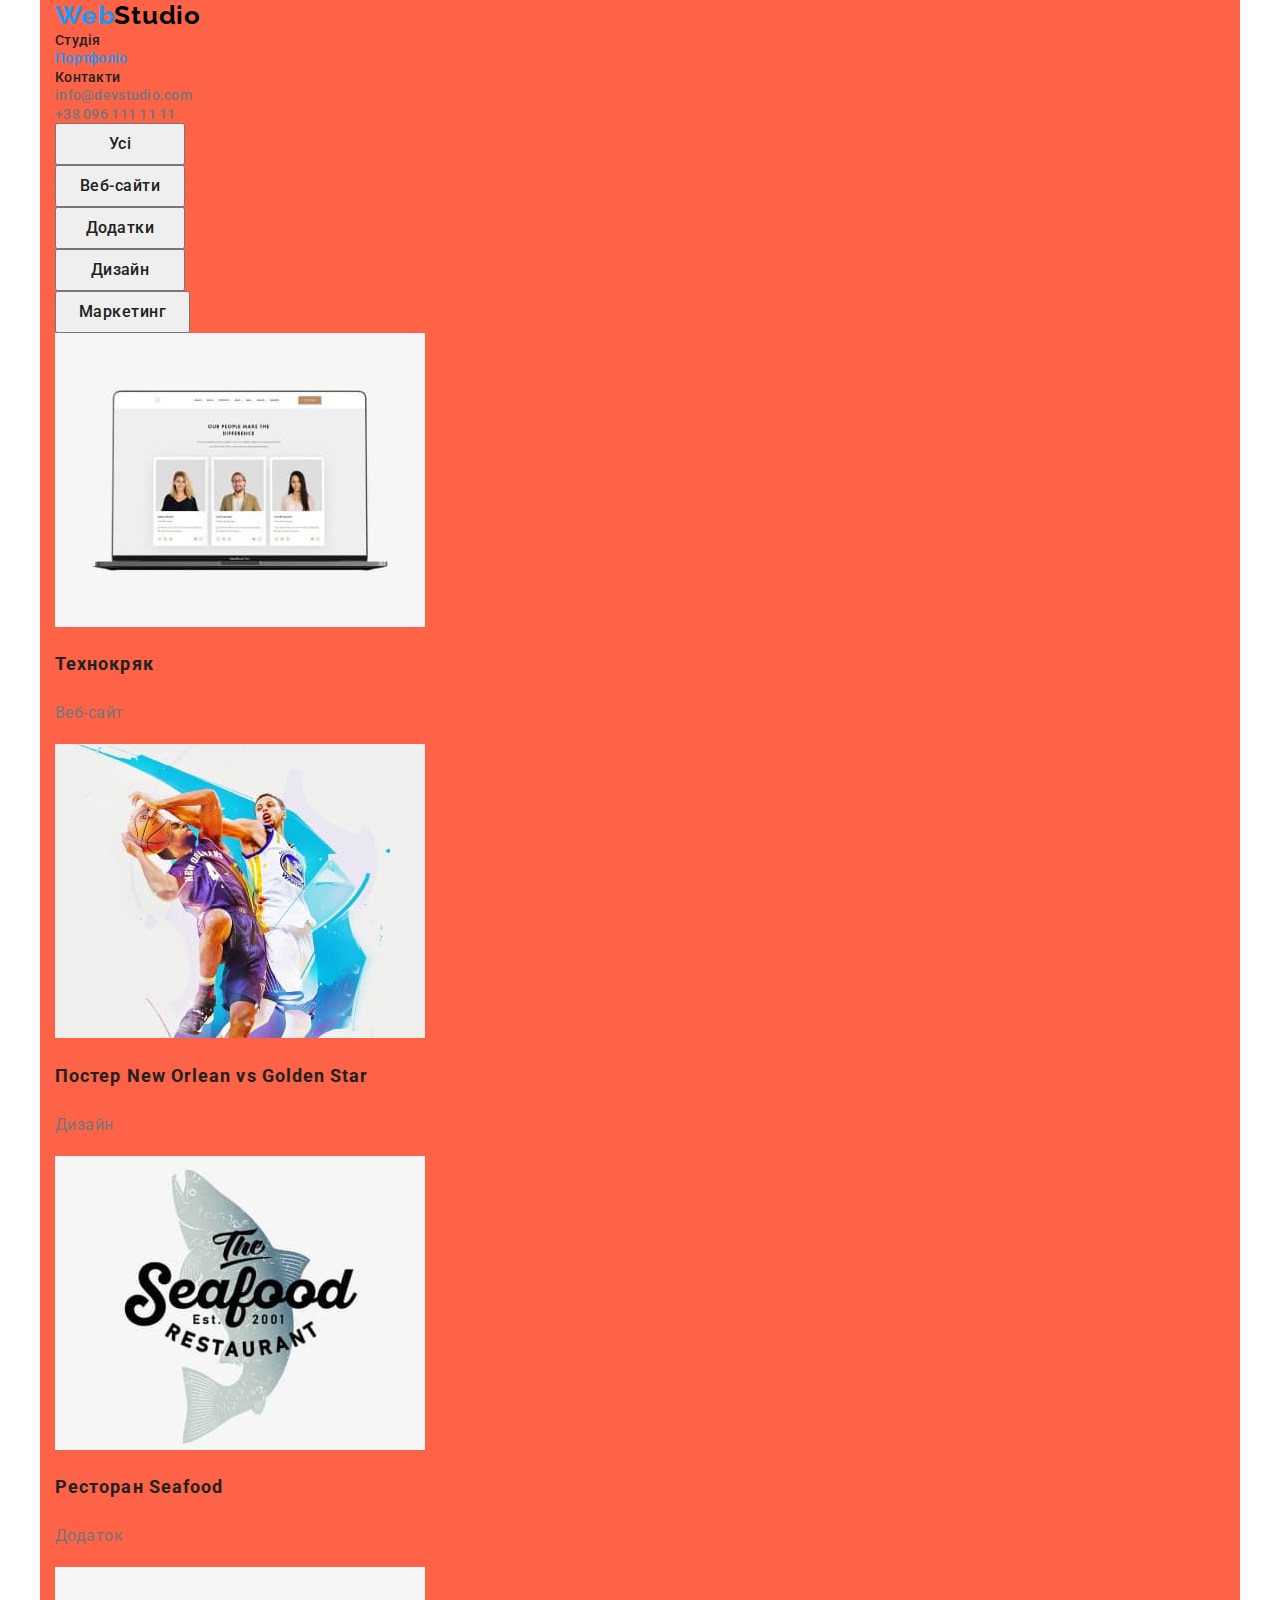
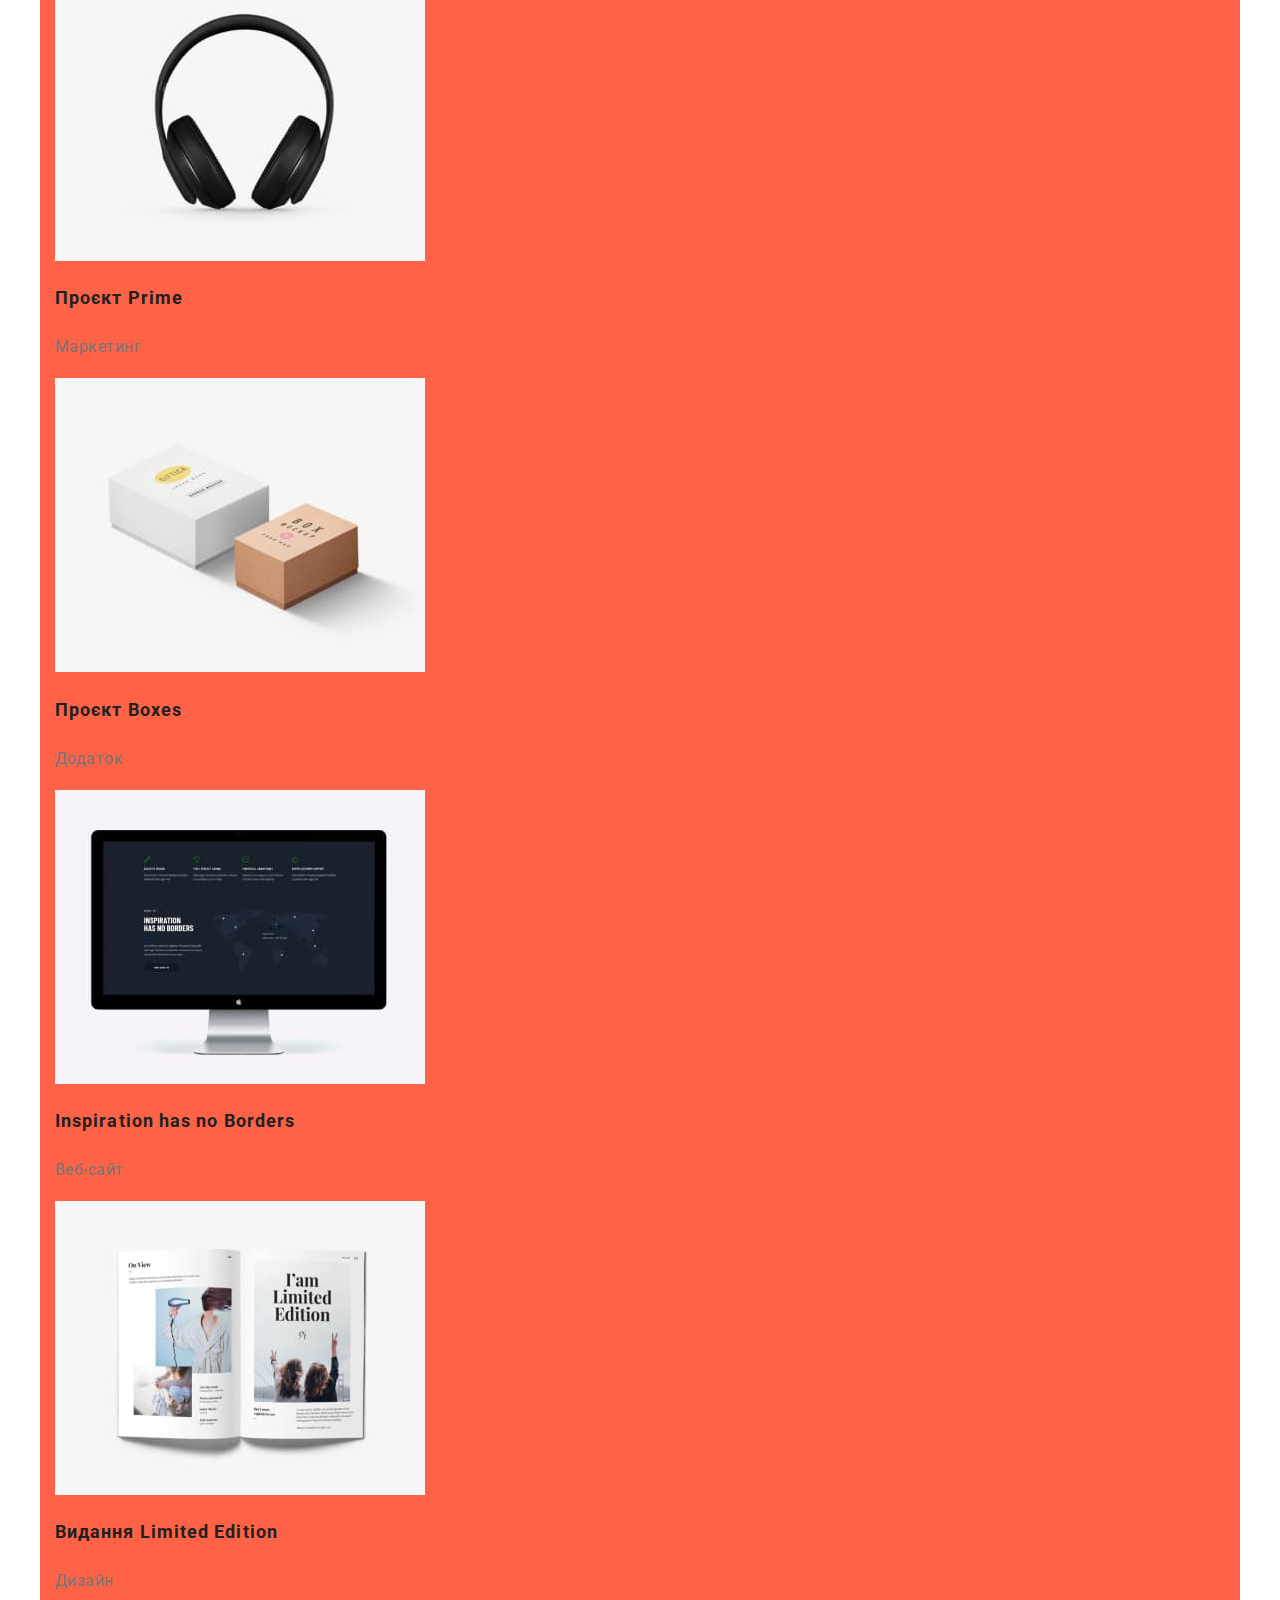
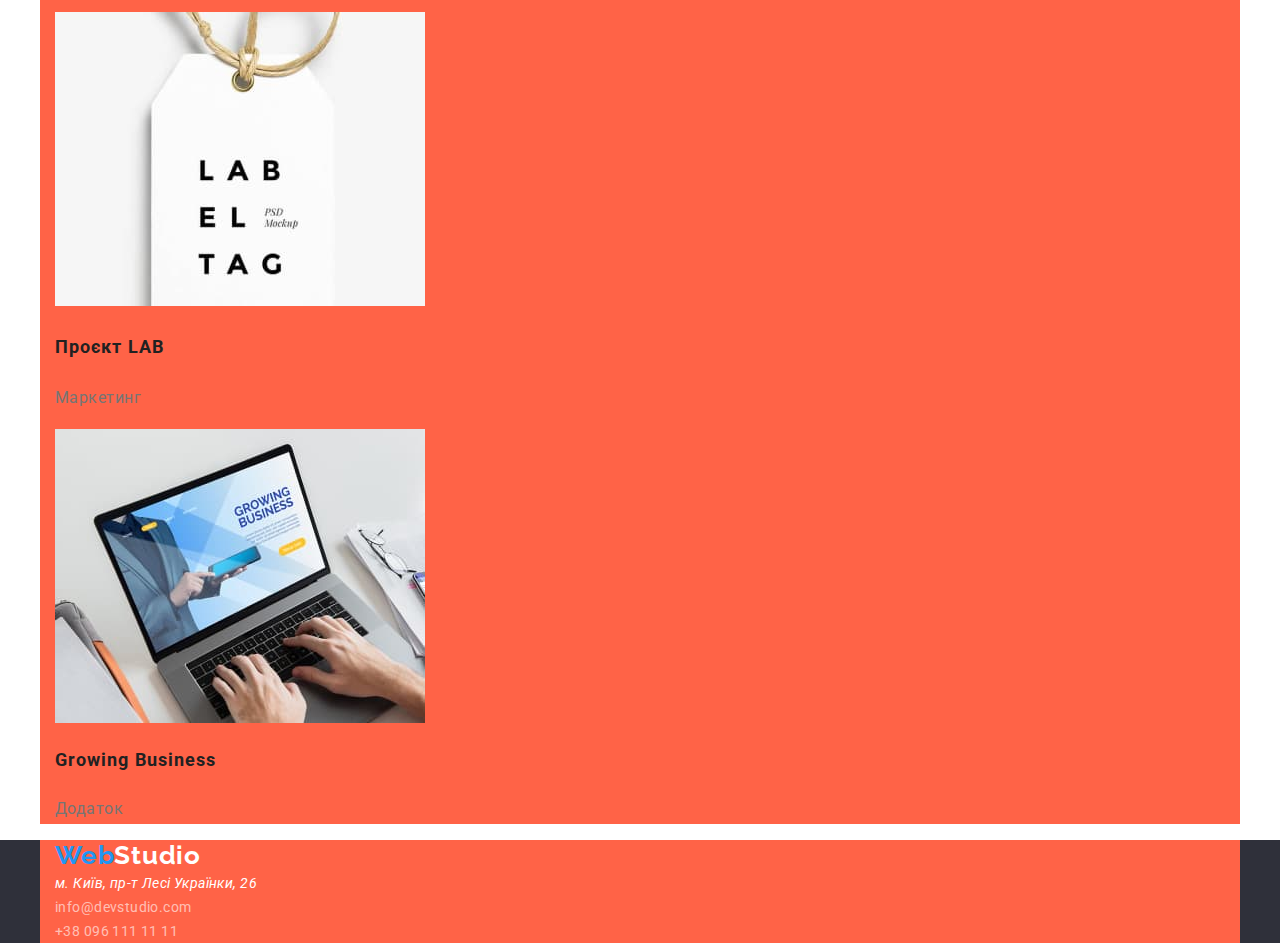
==== portfolio.html @ ebd6e978 "ушел домой" ====
<!DOCTYPE html>
<html lang="uk">

<head>
    <meta charset="UTF-8">
    <meta http-equiv="X-UA-Compatible" content="IE=edge">
    <meta name="viewport" content="width=device-width, initial-scale=1.0">
    <title>home-work2</title>
    <link rel="preconnect" href="https://fonts.googleapis.com">
    <link rel="preconnect" href="https://fonts.gstatic.com" crossorigin>
    <link
        href="https://fonts.googleapis.com/css2?family=Raleway:wght@700&family=Roboto:wght@400;500;700;900&display=swap"
        rel="stylesheet">
        <link rel="stylesheet" href="https://cdnjs.cloudflare.com/ajax/libs/modern-normalize/1.1.0/modern-normalize.min.css">
        <link rel="stylesheet" href="./css/styles.css" />
</head>

<body>
    <!-- Шапка та навігація -->
    <header class="header">
        <div class="container">
        <nav class="header-nav">
            <a class="header-logo link" href="index.html">
                Web<span class="header-studio link">Studio</span>
            </a>
            <ul class="header-list list">
                <li class="header-list-item"><a class="header-list-link header-link link list-aktive-link"
                        href="./">Студія</a></li>
                <li class="header-list-item"><a class="header-list-link header-link link list-aktive-link kurent"
                        href="./portfolio.html">Портфоліо</a></li>
                <li class="header-list-item"><a class="header-list-link header-link link list-aktive-link"
                        href="Контакти">Контакти</a></li>
            </ul>
        </nav>
        <ul class="header-contakt list">
            <li> <a class="header-mail-link header-link link list-aktive-link"
                    href="mail:info@devstudio.com">info@devstudio.com</a></li>
            <li> <a class="header-tel-link  header-link link list-aktive-link" href="tel:+380961111111">+38 096 111 11
                    11</a></li>
        </ul>
    </div>
    </header>
    <main>
        <section>
            <div class="container">
            <h1 class="visually-hidden">Портфоліо</h1>
            <ul class="list">
                <li> <button class="button-portfolio carts-button button" type="button">Усі</button> </li>
                <li> <button class="button-portfolio carts-button button" type="button">Веб-сайти</button> </li>
                <li> <button class="button-portfolio carts-button button" type="button">Додатки</button> </li>
                <li> <button class="button-portfolio carts-button button" type="button">Дизайн</button> </li>
                <li> <button class="button-portfolio carts-button button" type="button"> Маркетинг</button></li>
                </ul>
                <ul class="list">
                <li class="poster-item">
                    <img class="poster-img" src="./images/Web-site.jpg" alt="" width="370" height="294">
                    <h2 class="poster-text">Технокряк</h2>
                    <p class="poster-text2">Веб-сайт</p>
                </li>
                <li class="poster-item">
                    <img class="poster-img" src="./images/New-Orlean-vs-Golden-Star.jpg" alt="" width="370" height="294">
                    <h2 class="poster-text">Постер New Orlean vs Golden Star</h2>
                    <p class="poster-text2">Дизайн</p>
                </li>
                <li>
                <li class="poster-item">
                    <img class="poster-img" src="./images/Seafood.jpg" alt="" width="370" height="294">
                    <h2 class="poster-text">Ресторан Seafood</h2>
                    <p class="poster-text2">Додаток</p>
                </li>
                <li class="poster-item">
                    <img src="./images/Prime.jpg" alt="" width="370" height="294">
                    <h2 class="poster-text">Проєкт Prime</h2>
                    <p class="poster-text2">Маркетинг</p>
                </li>
                <li class="poster-item">
                    <img src="./images/Boxes.jpg" alt="" width="370" height="294">
                    <h2 class="poster-text">Проєкт Boxes</h2>
                    <p class="poster-text2">Додаток</p>
                </li>
                <li class="poster-item">
                    <img src="./images/Inspiration-has-no-Borders.jpg" alt="" width="370" height="294">
                    <h2 class="poster-text">Inspiration has no Borders</h2>
                    <p class="poster-text2">Веб-сайт</p>
                </li>
                <li class="poster-item">
                    <img src="./images/Limited-Edition.jpg" alt="" width="370" height="294">
                    <h2 class="poster-text">Видання Limited Edition</h2>
                    <p class="poster-text2">Дизайн</p>
                </li>
                <li class="poster-item">
                    <img src="./images/LAB.jpg" alt="" width="370" height="294">
                    <h3 class="poster-text">Проєкт LAB</h3>
                    <p class="poster-text2">Маркетинг</p>
                </li>
                <li class="poster-item">
                    <img src="./images/Growing-Business.jpg" alt="" width="370" height="294">
                    <h2 class="poster-text">Growing Business</h2>
                    <p class="poster-text2">Додаток</p>
                </li>
            </ul>
        </div>
        </section>
    </main>
    <footer class="footer">
        <div class="container">
        <a class="footer-logo link" href="index.html">
            Web<span class="footer-logo-studio">Studio</span>
        </a>
        <address id="contakts" class="footer-adres">
            <ul class="footer-ul list">
                <li><a class="footer-list-item list-aktive-link link" href="https://goo.gl/maps/NmpcZfHMNgNycroPA">м.
                        Київ,
                        пр-т Лесі Українки, 26</a></li>
                    <li><a class="footer-item list-aktive-link link"
                            href="mail:info@devstudio.com">info@devstudio.com</a>
                    </li>
                    <li><a class="footer-item list-aktive-link link" href="tel:+380961111111">+38 096 111 11 11</a></li>
            </ul>
        </address>
    </div>
    </footer>
</body>

</html>
---- css/styles.css ----
:root {
  --bg-header-color: #fff;
  --text-section-footer-color: #fff;
  --bg-color: #f5f5f5;
  --bg-screan-footer-color: #2f303a;
  --focus-color: #2196f3;
  --accent-color: #2196f3;
  --o-nas-color: #757575;
  --title-text-color: #212121;
  --comands-color: #f5f4fa;
  --logo-studia-color: #0000;
  --header-studio-color: #000000;
  }
 body {
   font-family: 'Roboto' , sans-serif ;
   background-color: #fff;
   color: #757575;
  }
/* header */
.container{
  margin-left: auto;
  margin-right: auto;
  padding-left: 15px;
  padding-right: 15px;
  width: 1200px; 
  background-color: tomato;
}
.header{
}
.header-nav {

}
.button {
  cursor: pointer;
}
.header-logo {
  font-family: "Raleway", sans-serif;
  font-weight: 700;
  font-size: 26px;
  line-height: calc(31 / 26);
  letter-spacing: 0.03em;
  color: var(--accent-color);
}
.header-list{
}
.header-studio {
  color: var(--header-studio-color);
}
.link {
  text-decoration: none;
}
.list {
  list-style: none;
  padding: 0;
  margin: 0;
}
.header-list-link {
  font-weight: 500;
  font-size: 14px;
  line-height: calc(16 / 14);
  letter-spacing: 0.02em;
  color: var(--title-text-color);
}
.list-aktive-link:hover,
.list-aktive-link:focus {
  color: var(--focus-color);
}
.kurent {
  color: var(--focus-color);
}
.header-tel-link {
  font-weight: 500;
  font-size: 14px;
  line-height: calc(16 / 14);
  letter-spacing: 0.02em;
  color: var(--o-nas-color);
}
.header-mail-link {
  font-weight: 500;
  font-size: 14px;
  line-height: calc(16 / 14);
  letter-spacing: 0.02em;
  color: var(--o-nas-color);
}
/* Заголовок */
.hero {
text-align: center;
  background: var(--bg-screan-footer-color);
}
.hero-title {
 margin-top: 0px;
 margin-bottom: 40px;
  font-weight: 900;
  font-size: 44px;
  line-height: calc(60 / 44);
  letter-spacing: 0.06em;
  text-transform: uppercase;
  color: var(--bg-header-color);
}
.hero-buton {
  font-family: "Roboto";
  text-align: center;
  margin-bottom: 40px;
  padding: 10px 32px;
  font-weight: 700;
  font-size: 16px;
  line-height: 30px;
  align-items: center;
  letter-spacing: 0.06em;
  color: #FFFFFF;
  background: #2196F3;
  box-shadow: 0px 4px 4px rgba(0, 0, 0, 0.15);
  border-radius: 4px;
}

/* УВАГА ДО ДЕТАЛЕЙ */

.about-list-text {
margin-bottom: 10px;
  margin-top: 0px;
  font-weight: 700;
  font-size: 14px;
  line-height: calc(16 / 14);
  letter-spacing: 0.03em;
  text-transform: uppercase;
  color: var(--title-text-color);
  background-color: tomato;
}
.about-list-text2 {
  margin-top: 0px;
  margin-bottom: 118px;
  font-weight: 400;
  font-size: 14px;
  line-height: calc(24 / 14);
  letter-spacing: 0.03em;
 color:var(--o-nas-color)
  /* Чим ми займаємося */
}
.komanda-lis {
  font-weight: 700;
  font-size: 36px;
  line-height: calc(42 / 36);
  text-align: center;
  letter-spacing: 0.03em;
  color: var(--title-text-color);
}
/* Наша команда */
.name-comands{
  background:var(--comands-color)
}

.name-comands-text {
  font-weight: 700;
  font-size: 36px;
  line-height: calc(42 / 36);
  text-align: center;
  letter-spacing: 0.03em;
  color: var(--title-text-color);
}
.name-programist {
  font-weight: 500;
  font-size: 16px;
  line-height: calc(19 / 16);
  text-align: center;
  letter-spacing: 0.03em;
  color: var(--title-text-color);
}
.name-profesion {
  font-weight: 400;
  font-size: 16px;
  line-height: calc(19 / 16);
  text-align: center;
  letter-spacing: 0.03em;
  color: var(--o-nas-color);
}
.name-comands-programist {
  background: var(--bg-header-color);
  box-shadow: 0px 1px 3px rgba(0, 0, 0, 0.12), 0px 1px 1px rgba(0, 0, 0, 0.14),
    0px 2px 1px rgba(0, 0, 0, 0.2);
  border-radius: 0px 0px 4px 4px;
}
/* footer */
.footer {
  background: var(--bg-screan-footer-color);
}
.footer-logo {
  font-family: "Raleway", sans-serif;
  font-weight: 700;
  font-size: 26px;
  line-height: calc(31 / 26);
  letter-spacing: 0.03em;
  color: var(--accent-color);
}
.footer-logo-studio {
  color: var(--bg-header-color);
}
.footer-list-item {
  font-weight: 400;
  font-size: 14px;
  line-height: calc(24 / 14);
  letter-spacing: 0.03em;
  color: var(--text-section-footer-color);
}
.footer-item {
  font-style: normal;
  font-weight: 400;
  font-size: 14px;
  line-height: 24px;
  letter-spacing: 0.03em;
  color: rgba(255, 255, 255, 0.6);
}
/* Поттфолио */
.visually-hidden {
    position: absolute;
    white-space: nowrap;
    width: 1px;
    height: 1px;
    overflow: hidden;
    border: 0;
    padding: 0;
    clip: rect(0 0 0 0);
    clip-path: inset(50%);
    margin: -1px;
  }
.button-portfolio {
  font-family: "Roboto";
  font-style: normal;
  min-width: 130px;
  padding: 6px 22px;
  font-weight: 500;
  font-size: 16px;
  line-height: 26px;
  text-align: center;
  letter-spacing: 0.03em;
  border-radius: 4px solid transparent;
  color: var(--title-text-color);
}
.carts-button:hover,
.carts-button:focus {
  color: var(--bg-header-color);
  background: var(--accent-color);
  background: #188CE8;
  box-shadow: 0px 4px 4px rgba(0, 0, 0, 0.15);
  border-radius: 4px;
box-shadow: 0px 4px 4px rgba(0, 0, 0, 0.15);
border-radius: 4px
}
.commands-list-item {
  background-color: var(--bg-header-color);
  box-shadow: 0px 1px 3px rgba(0, 0, 0, 0.12), 0px 1px 1px rgba(0, 0, 0, 0.14),
    0px 2px 1px rgba(0, 0, 0, 0.2);
  border-radius: 0px 0px 4px 4px;
}

.poster-text {
  font-weight: 700;
  font-size: 18px;
  line-height: calc(36 / 18);
  letter-spacing: 0.06em;
  color: var(--title-text-color);
}
.poster-text2 {
  font-weight: 400;
  font-size: 16px;
  line-height: calc(30 / 16);
  letter-spacing: 0.03em;
  color: var(--o-nas-color);
}
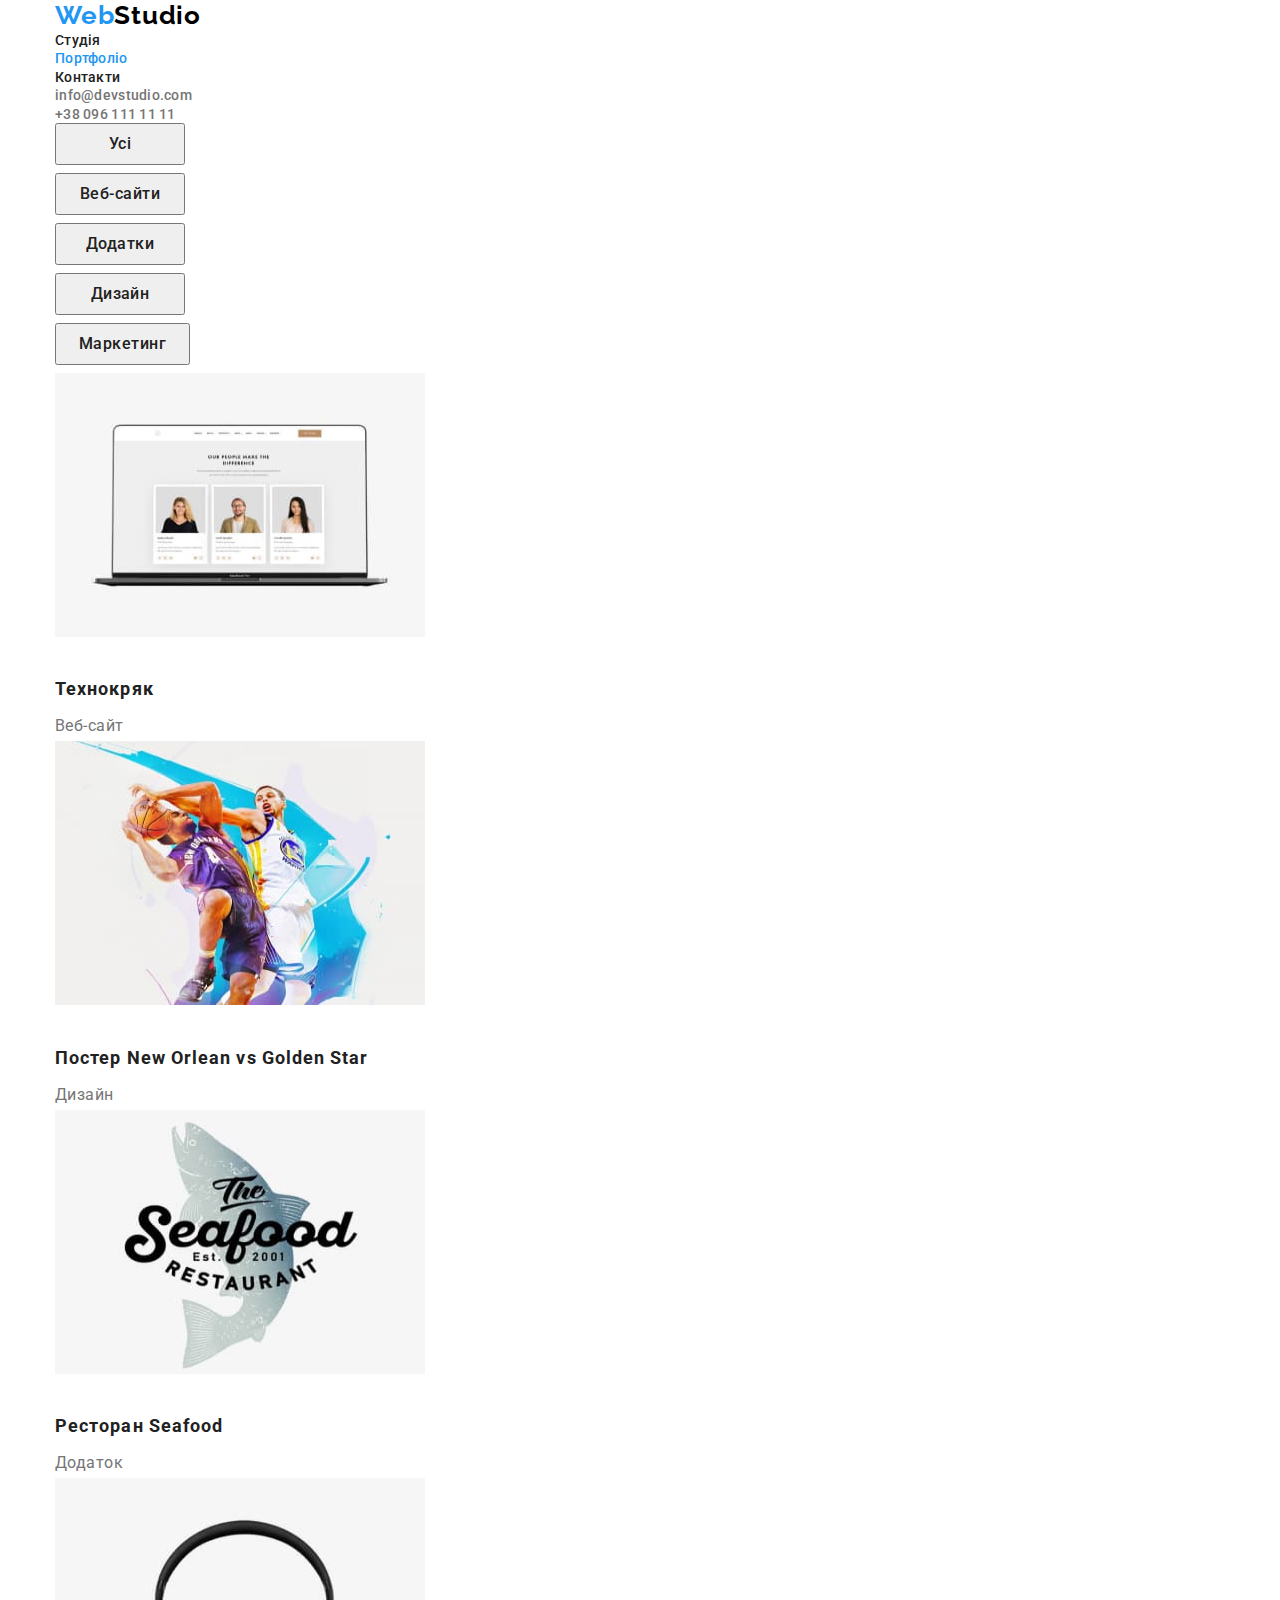
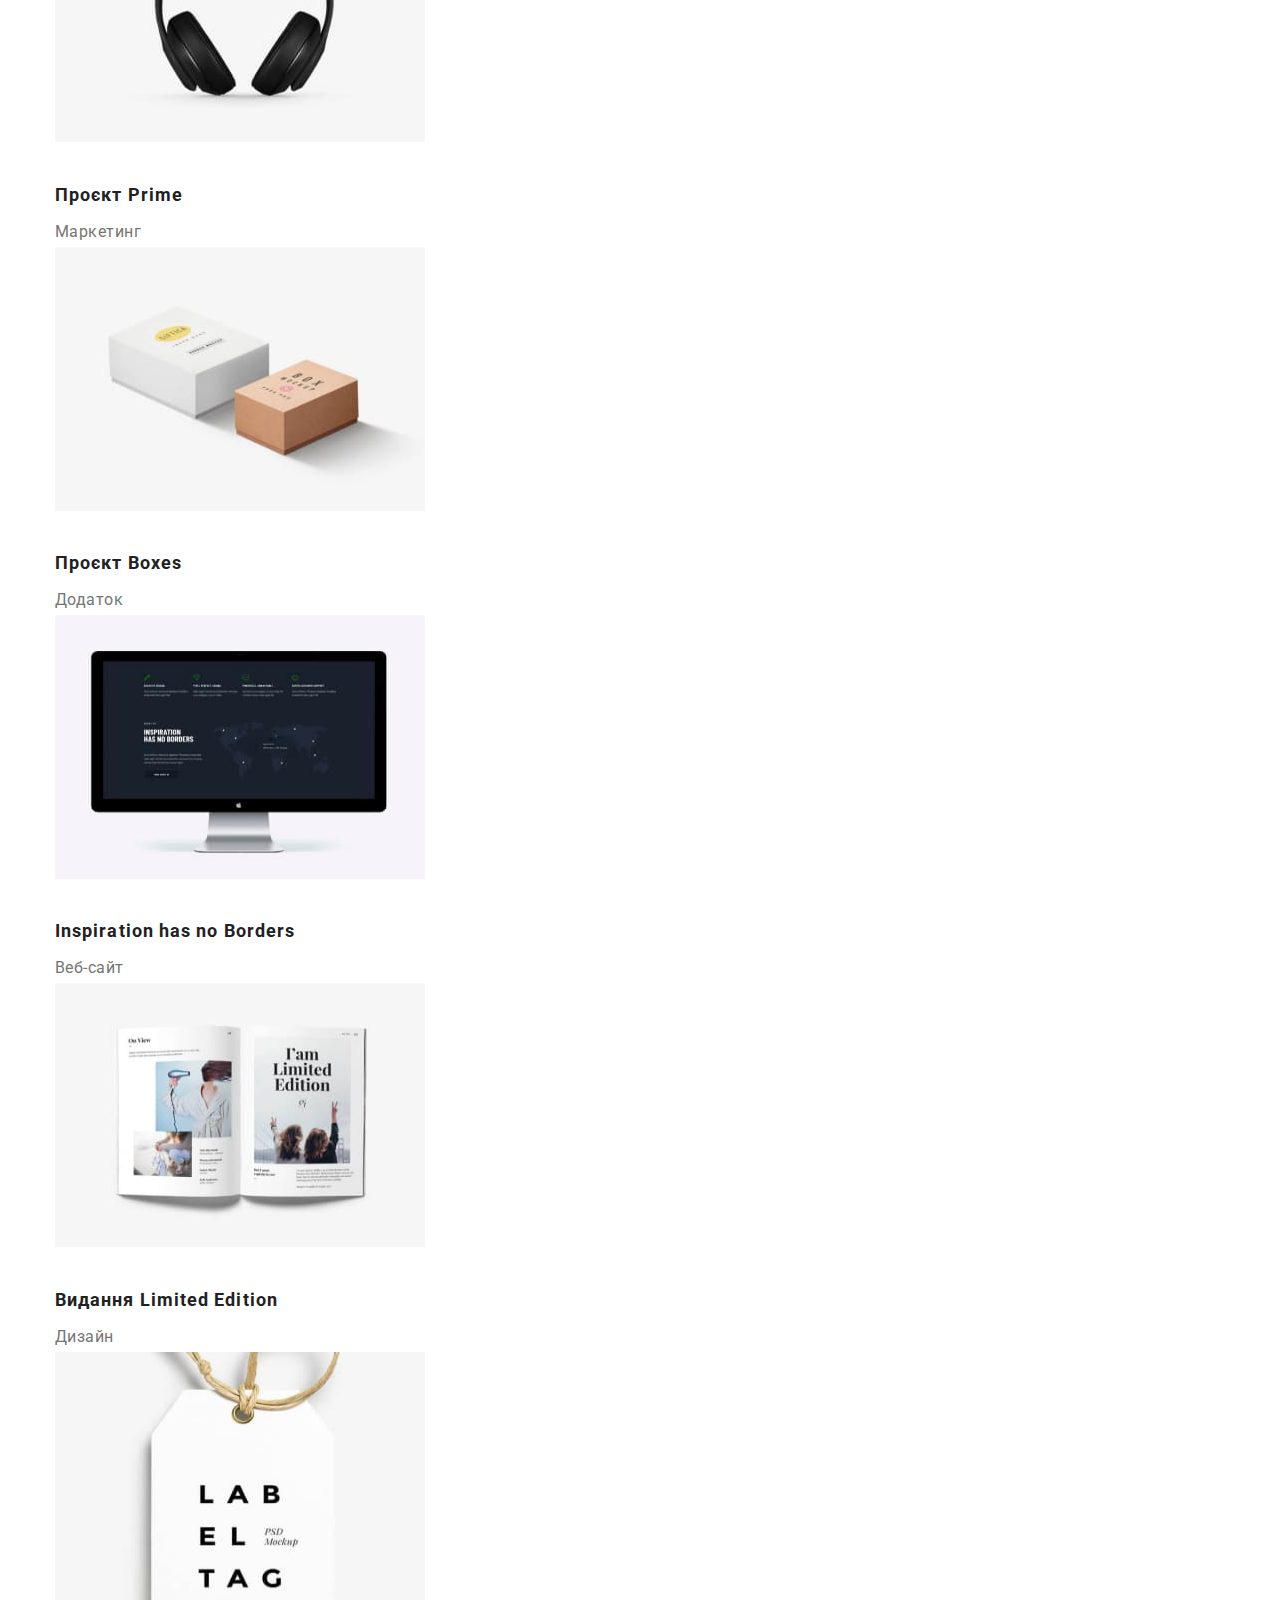
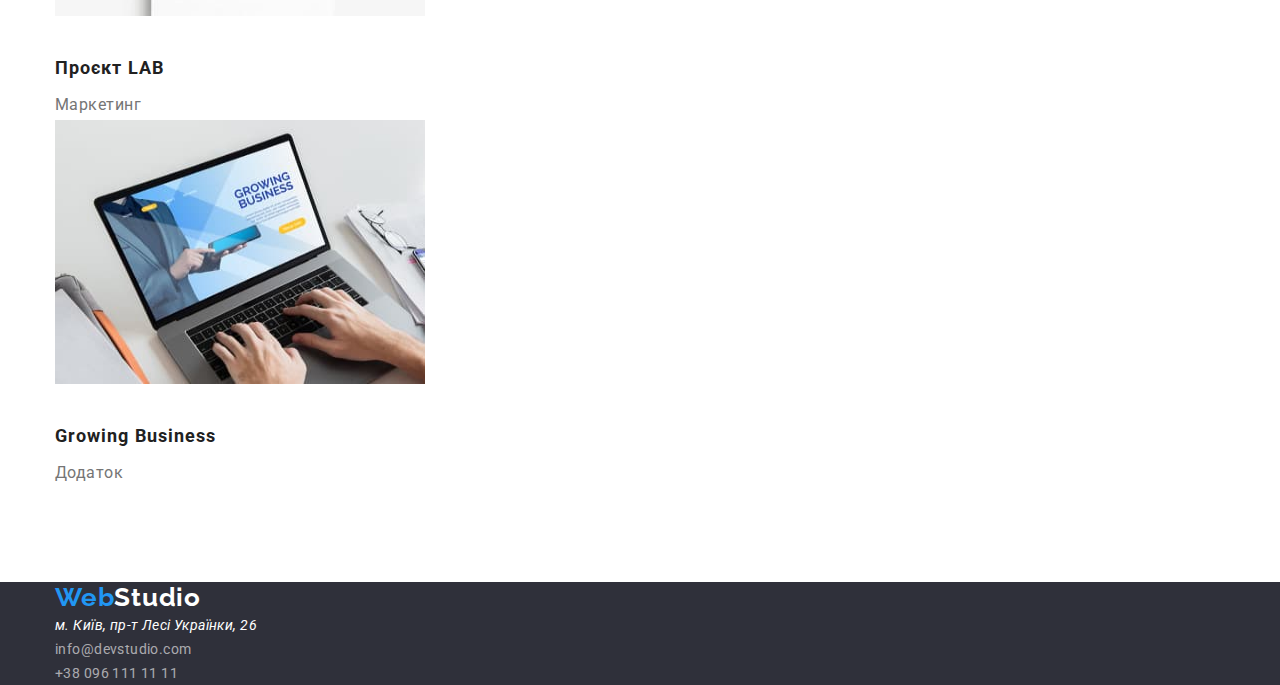
==== commit afbe3c4f: "доробив" ====
--- a/portfolio.html
+++ b/portfolio.html
@@ -51,7 +51,7 @@
                 <li> <button class="button-portfolio carts-button button" type="button">Дизайн</button> </li>
                 <li> <button class="button-portfolio carts-button button" type="button"> Маркетинг</button></li>
                 </ul>
-                <ul class="list">
+                <ul class="list portfolio-blok">
                 <li class="poster-item">
                     <img class="poster-img" src="./images/Web-site.jpg" alt="" width="370" height="294">
                     <h2 class="poster-text">Технокряк</h2>
@@ -69,32 +69,32 @@
                     <p class="poster-text2">Додаток</p>
                 </li>
                 <li class="poster-item">
-                    <img src="./images/Prime.jpg" alt="" width="370" height="294">
+                    <img class="poster-img" src="./images/Prime.jpg" alt="" width="370" height="294">
                     <h2 class="poster-text">Проєкт Prime</h2>
                     <p class="poster-text2">Маркетинг</p>
                 </li>
                 <li class="poster-item">
-                    <img src="./images/Boxes.jpg" alt="" width="370" height="294">
+                    <img class="poster-img" src="./images/Boxes.jpg" alt="" width="370" height="294">
                     <h2 class="poster-text">Проєкт Boxes</h2>
                     <p class="poster-text2">Додаток</p>
                 </li>
                 <li class="poster-item">
-                    <img src="./images/Inspiration-has-no-Borders.jpg" alt="" width="370" height="294">
+                    <img class="poster-img" src="./images/Inspiration-has-no-Borders.jpg" alt="" width="370" height="294">
                     <h2 class="poster-text">Inspiration has no Borders</h2>
                     <p class="poster-text2">Веб-сайт</p>
                 </li>
                 <li class="poster-item">
-                    <img src="./images/Limited-Edition.jpg" alt="" width="370" height="294">
+                    <img class="poster-img" src="./images/Limited-Edition.jpg" alt="" width="370" height="294">
                     <h2 class="poster-text">Видання Limited Edition</h2>
                     <p class="poster-text2">Дизайн</p>
                 </li>
                 <li class="poster-item">
-                    <img src="./images/LAB.jpg" alt="" width="370" height="294">
+                    <img class="poster-img" src="./images/LAB.jpg" alt="" width="370" height="294">
                     <h3 class="poster-text">Проєкт LAB</h3>
                     <p class="poster-text2">Маркетинг</p>
                 </li>
                 <li class="poster-item">
-                    <img src="./images/Growing-Business.jpg" alt="" width="370" height="294">
+                    <img class="poster-img" src="./images/Growing-Business.jpg" alt="" width="370" height="294">
                     <h2 class="poster-text">Growing Business</h2>
                     <p class="poster-text2">Додаток</p>
                 </li>
--- a/css/styles.css
+++ b/css/styles.css
@@ -23,7 +23,11 @@
   padding-left: 15px;
   padding-right: 15px;
   width: 1200px; 
-  background-color: tomato;
+  /* background-color: tomato; */
+}
+h1, h2, h3, p {
+  margin-top: 0;
+  margin-bottom: 0;
 }
 .header{
 }
@@ -54,6 +58,10 @@
   padding: 0;
   margin: 0;
 }
+.section {
+  padding-top: 94px;
+  padding-bottom: 94px;
+}
 .header-list-link {
   font-weight: 500;
   font-size: 14px;
@@ -84,12 +92,18 @@
 }
 /* Заголовок */
 .hero {
-text-align: center;
-  background: var(--bg-screan-footer-color);
+  text-align: center;
+  padding-top: 200px;
+  padding-bottom: 200px;
+  height: 600px;
+  margin: 0 auto;
+background: var(--bg-screan-footer-color);
 }
 .hero-title {
- margin-top: 0px;
- margin-bottom: 40px;
+  margin-bottom: 30px;
+  padding-left: 280px;
+  padding-right: 280px;
+
   font-weight: 900;
   font-size: 44px;
   line-height: calc(60 / 44);
@@ -98,9 +112,8 @@
   color: var(--bg-header-color);
 }
 .hero-buton {
-  font-family: "Roboto";
-  text-align: center;
-  margin-bottom: 40px;
+  /* font-family: "Roboto";
+  text-align: center; */
   padding: 10px 32px;
   font-weight: 700;
   font-size: 16px;
@@ -128,7 +141,7 @@
 }
 .about-list-text2 {
   margin-top: 0px;
-  margin-bottom: 118px;
+  /* margin-bottom: 118px; */
   font-weight: 400;
   font-size: 14px;
   line-height: calc(24 / 14);
@@ -150,6 +163,9 @@
 }
 
 .name-comands-text {
+  margin-top: 0px;
+  margin-bottom: 0px;
+  padding-bottom: 50px;
   font-weight: 700;
   font-size: 36px;
   line-height: calc(42 / 36);
@@ -157,7 +173,11 @@
   letter-spacing: 0.03em;
   color: var(--title-text-color);
 }
+.komanda-list-img{
+  padding-bottom: 30px;
+}
 .name-programist {
+  margin-bottom: 10px;
   font-weight: 500;
   font-size: 16px;
   line-height: calc(19 / 16);
@@ -172,6 +192,9 @@
   text-align: center;
   letter-spacing: 0.03em;
   color: var(--o-nas-color);
+}
+.name-comands-img{
+padding-bottom: 30px;
 }
 .name-comands-programist {
   background: var(--bg-header-color);
@@ -223,6 +246,8 @@
     margin: -1px;
   }
 .button-portfolio {
+  display: inline-block;
+ margin-bottom: 8px;
   font-family: "Roboto";
   font-style: normal;
   min-width: 130px;
@@ -234,6 +259,10 @@
   letter-spacing: 0.03em;
   border-radius: 4px solid transparent;
   color: var(--title-text-color);
+}
+.poster-img{
+  padding-bottom: 30px;
+
 }
 .carts-button:hover,
 .carts-button:focus {
@@ -253,6 +282,7 @@
 }
 
 .poster-text {
+  margin-bottom: 4px;
   font-weight: 700;
   font-size: 18px;
   line-height: calc(36 / 18);
@@ -266,3 +296,6 @@
   letter-spacing: 0.03em;
   color: var(--o-nas-color);
 }
+.portfolio-blok{
+  margin-bottom: 94px;
+}
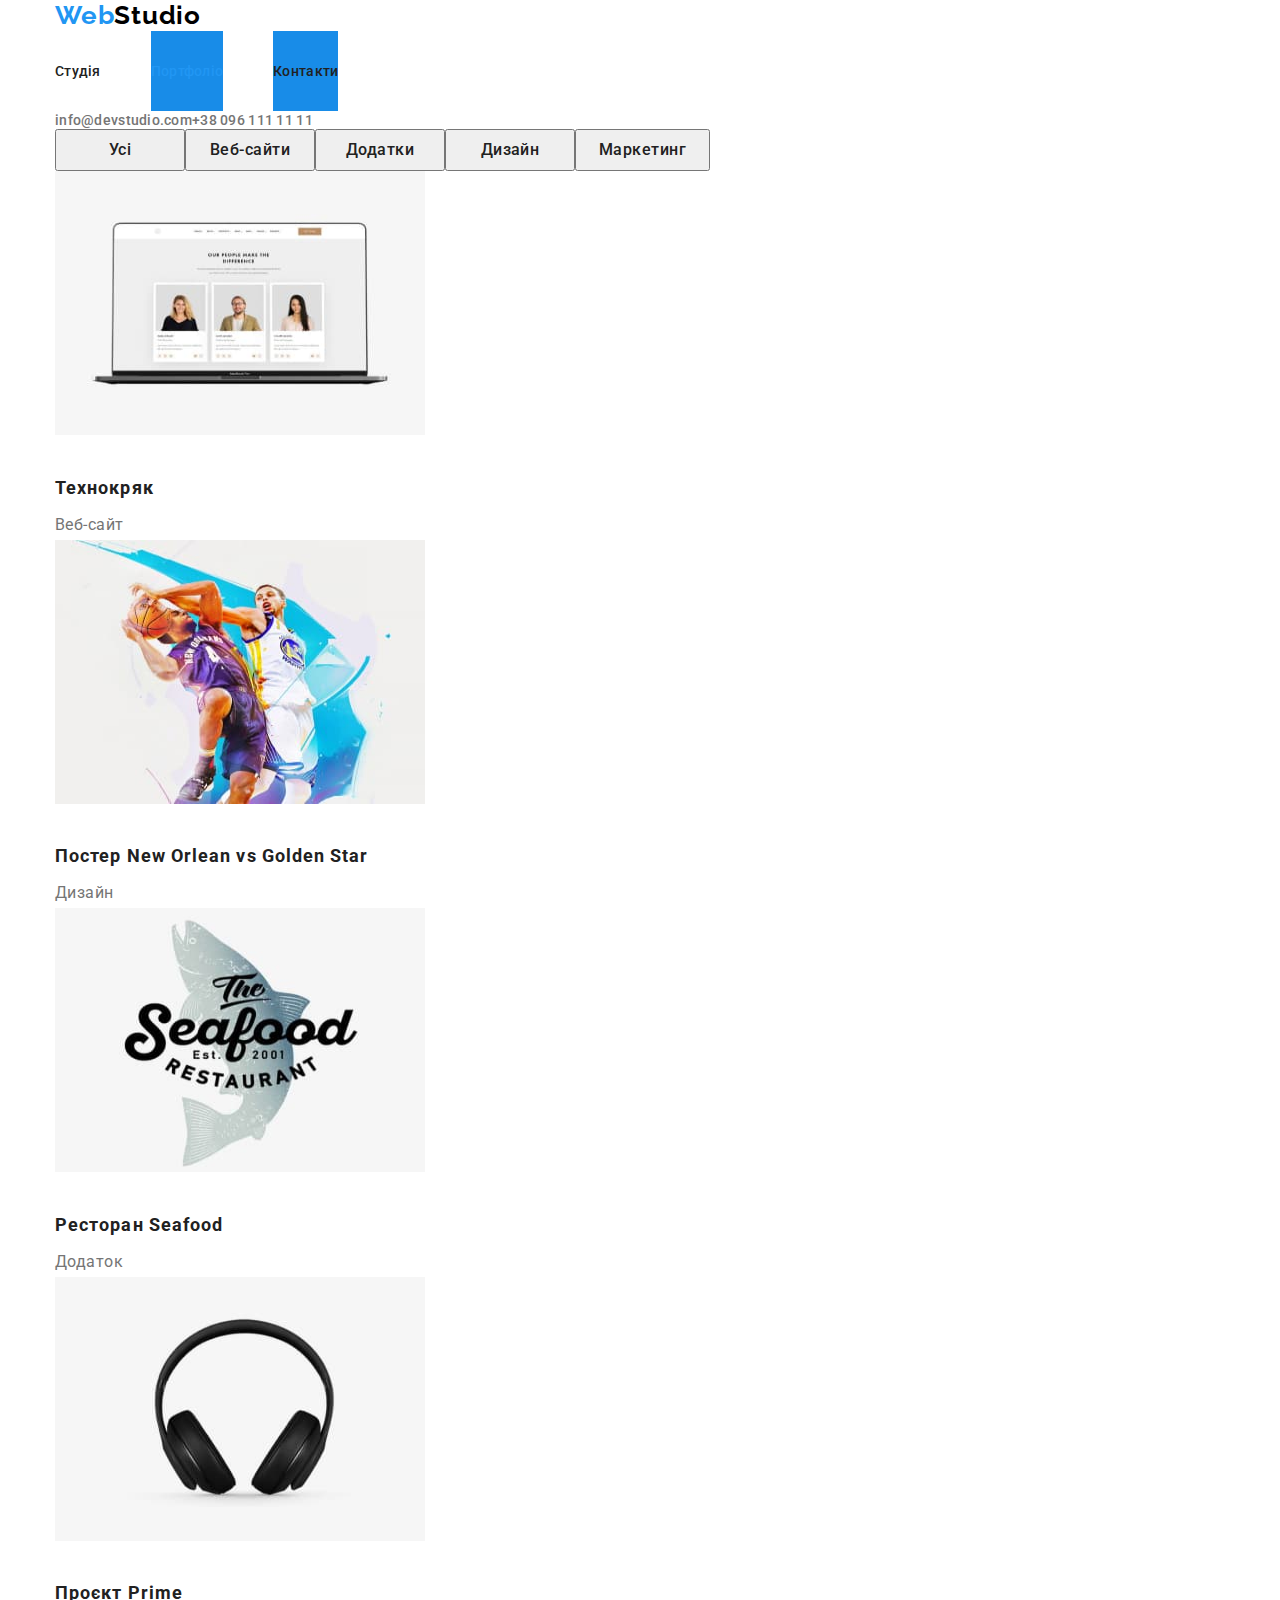
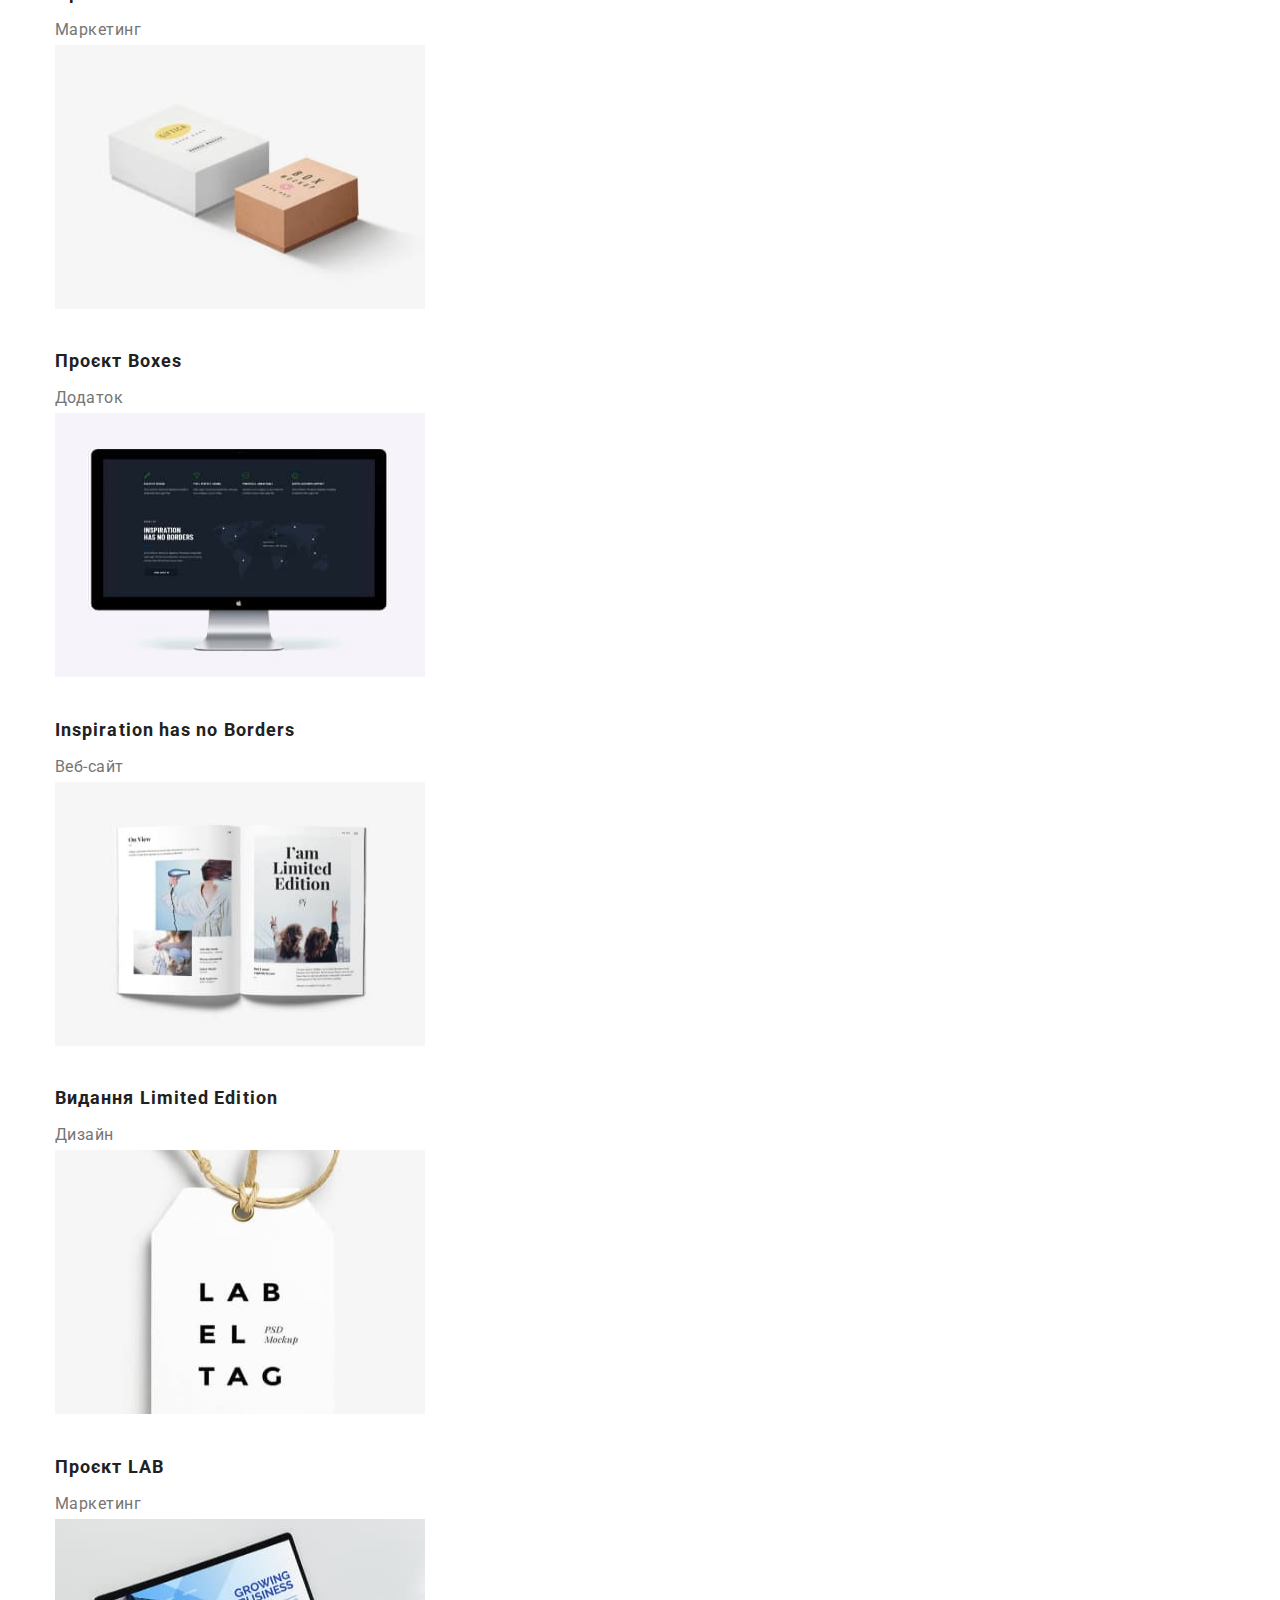
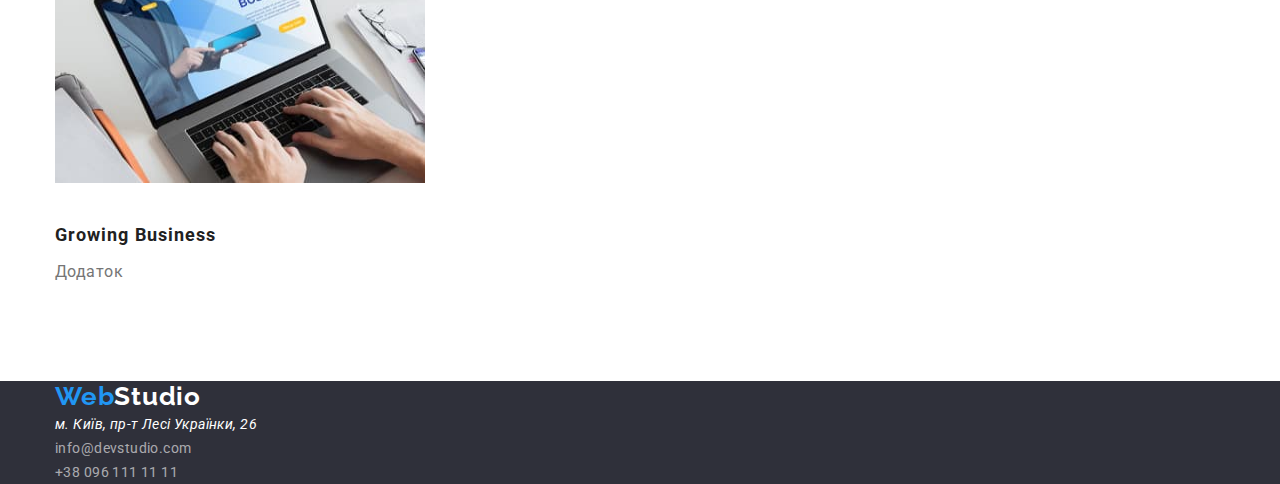
==== commit 2e78e45d: "к" ====
--- a/portfolio.html
+++ b/portfolio.html
@@ -5,7 +5,7 @@
     <meta charset="UTF-8">
     <meta http-equiv="X-UA-Compatible" content="IE=edge">
     <meta name="viewport" content="width=device-width, initial-scale=1.0">
-    <title>home-work2</title>
+    <title>home-work3</title>
     <link rel="preconnect" href="https://fonts.googleapis.com">
     <link rel="preconnect" href="https://fonts.gstatic.com" crossorigin>
     <link
@@ -44,7 +44,7 @@
         <section>
             <div class="container">
             <h1 class="visually-hidden">Портфоліо</h1>
-            <ul class="list">
+            <ul class="list-button list">
                 <li> <button class="button-portfolio carts-button button" type="button">Усі</button> </li>
                 <li> <button class="button-portfolio carts-button button" type="button">Веб-сайти</button> </li>
                 <li> <button class="button-portfolio carts-button button" type="button">Додатки</button> </li>
--- a/css/styles.css
+++ b/css/styles.css
@@ -23,7 +23,7 @@
   padding-left: 15px;
   padding-right: 15px;
   width: 1200px; 
-  /* background-color: tomato; */
+  
 }
 h1, h2, h3, p {
   margin-top: 0;
@@ -46,6 +46,22 @@
   color: var(--accent-color);
 }
 .header-list{
+ 
+  display: flex;
+}
+.header-list-link{
+  display: block;
+  padding-top: 32px;
+  padding-bottom: 32px;
+}
+.header-contakt{
+  display: flex;
+}
+.header-list-item{
+}
+.header-list .header-list-item + .header-list-item{
+  background-color: #188CE8;
+  margin-left: 50px;
 }
 .header-studio {
   color: var(--header-studio-color);
@@ -137,7 +153,6 @@
   letter-spacing: 0.03em;
   text-transform: uppercase;
   color: var(--title-text-color);
-  background-color: tomato;
 }
 .about-list-text2 {
   margin-top: 0px;
@@ -233,6 +248,8 @@
   color: rgba(255, 255, 255, 0.6);
 }
 /* Поттфолио */
+.portfolio-blok{
+}
 .visually-hidden {
     position: absolute;
     white-space: nowrap;
@@ -245,9 +262,13 @@
     clip-path: inset(50%);
     margin: -1px;
   }
+  .list-button{
+    display: flex;
+    
+  }
 .button-portfolio {
   display: inline-block;
- margin-bottom: 8px;
+ 
   font-family: "Roboto";
   font-style: normal;
   min-width: 130px;
@@ -259,6 +280,10 @@
   letter-spacing: 0.03em;
   border-radius: 4px solid transparent;
   color: var(--title-text-color);
+}
+.list-button .button-portfolio + .button-portfolio{
+  background-color: #000000;
+  margin-left: 8px;
 }
 .poster-img{
   padding-bottom: 30px;
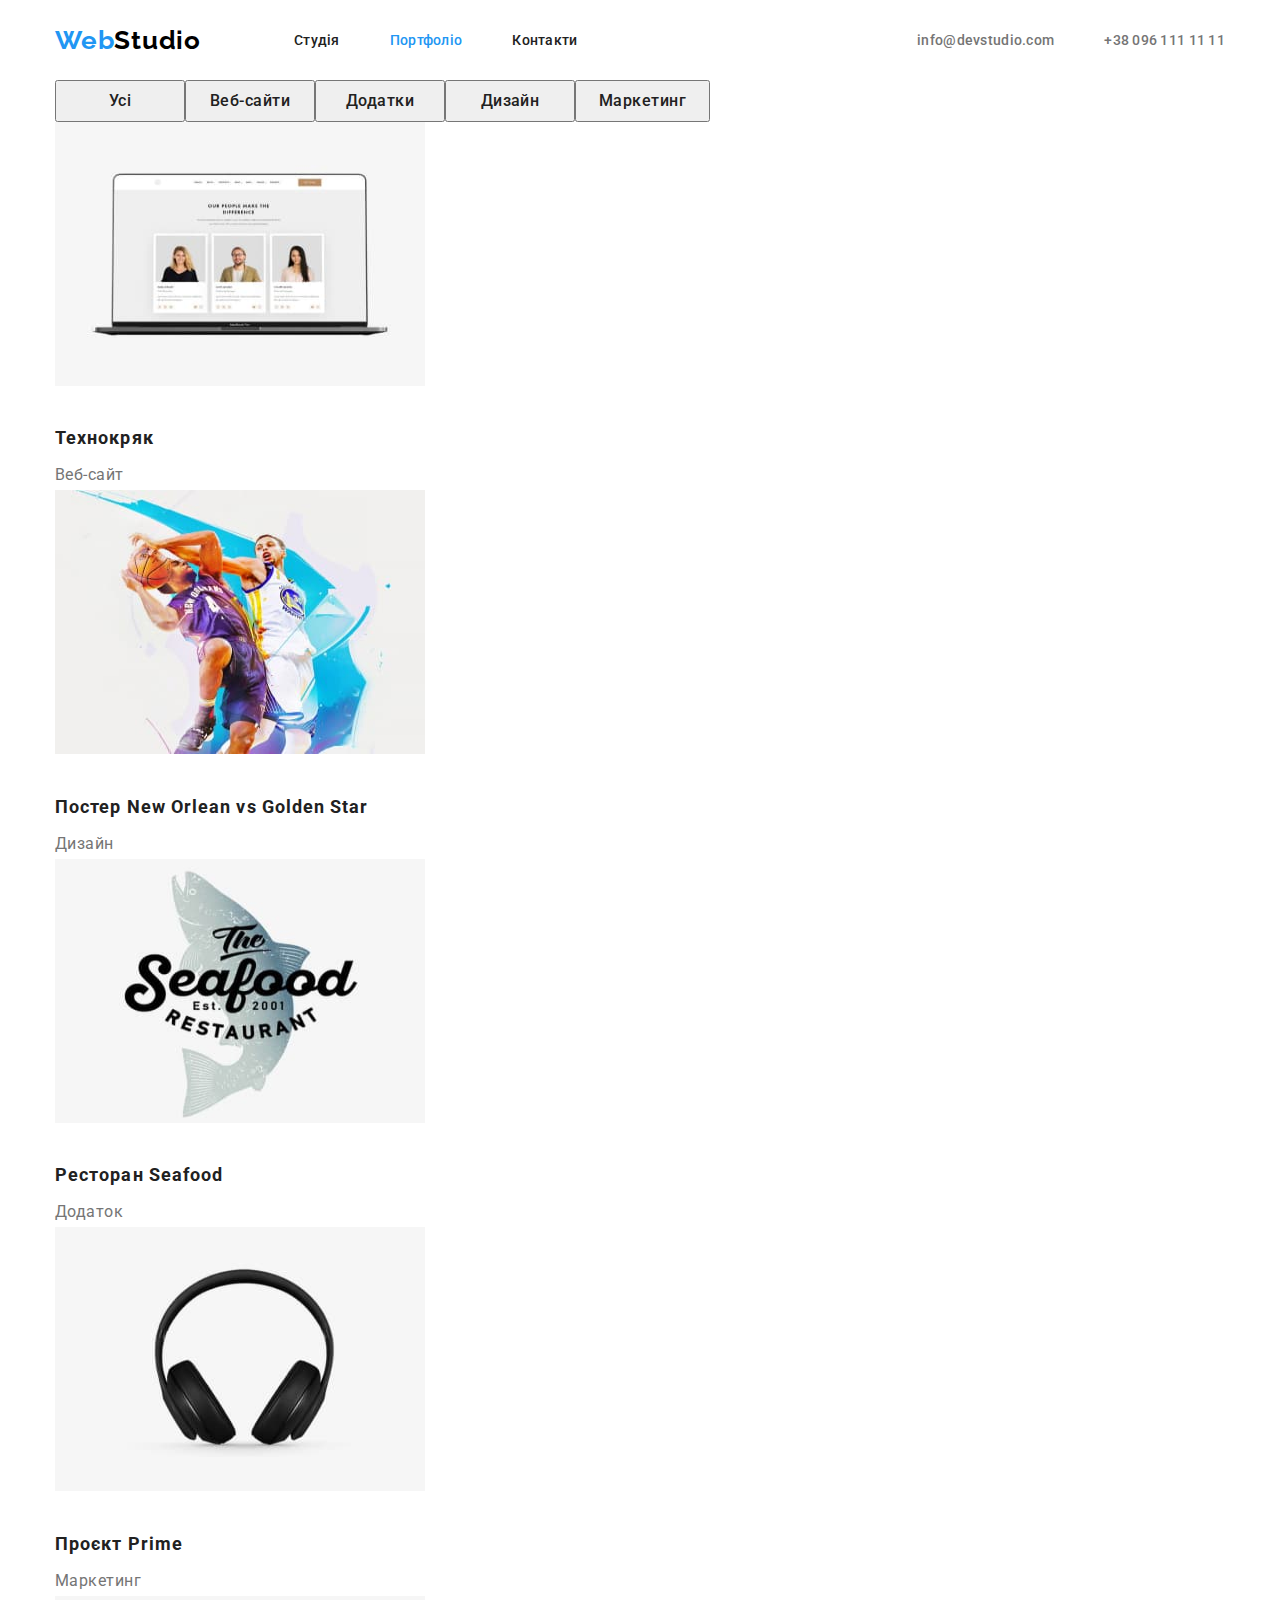
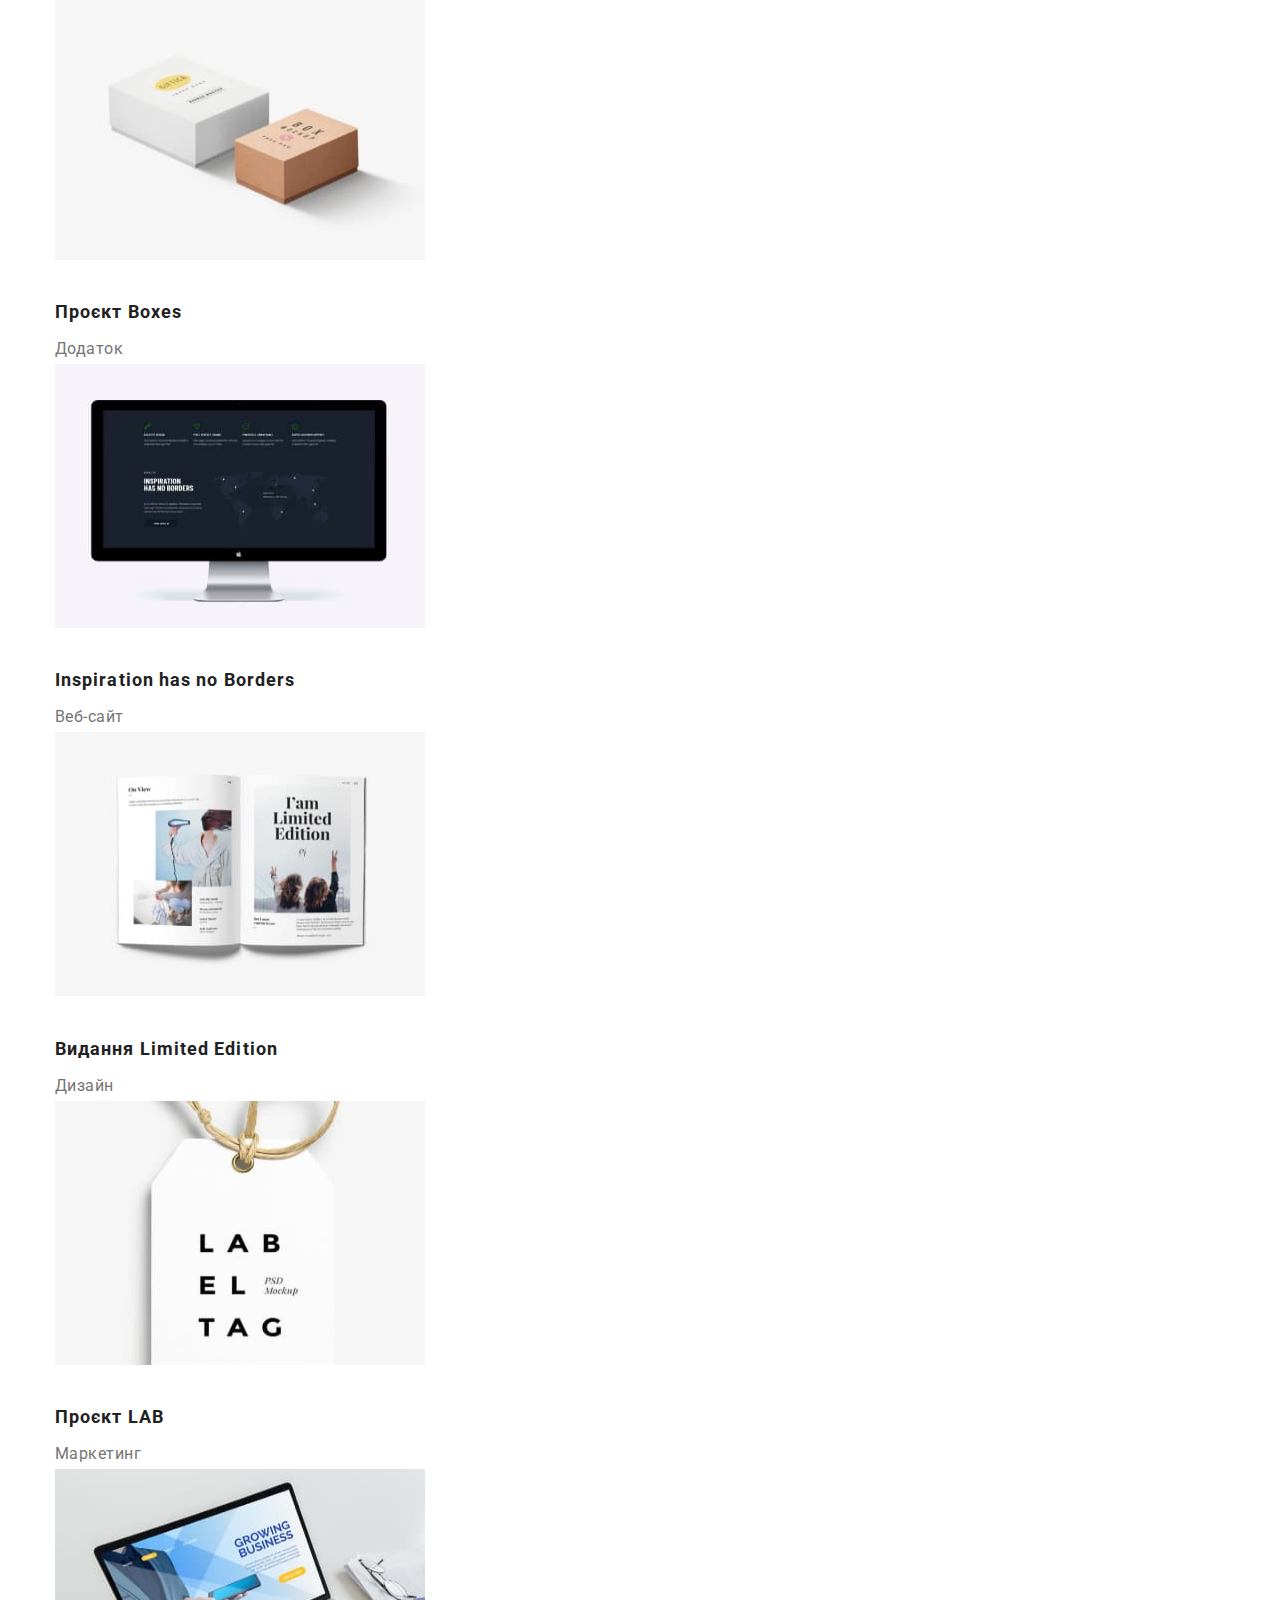
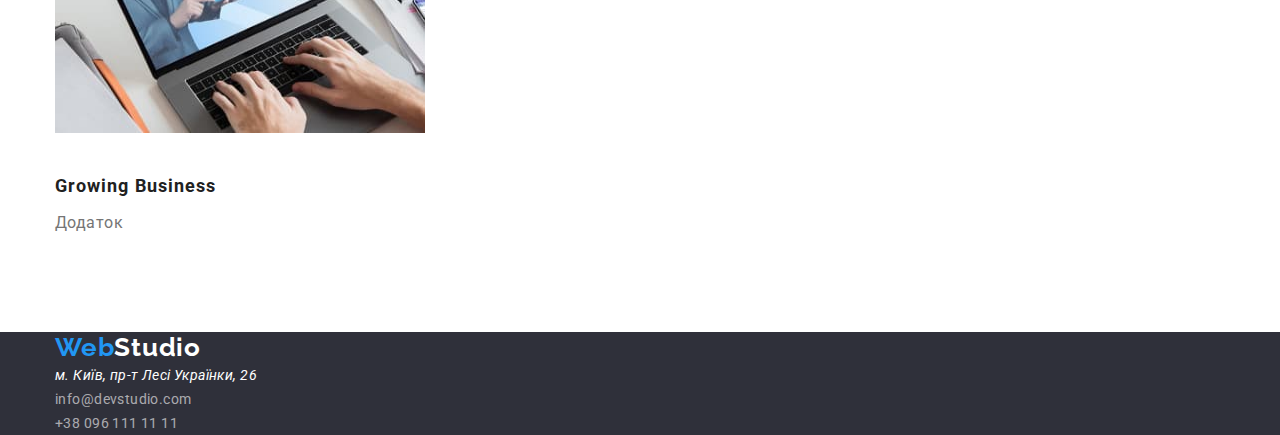
==== commit cc5d3989: "g" ====
--- a/portfolio.html
+++ b/portfolio.html
@@ -18,24 +18,24 @@
 <body>
     <!-- Шапка та навігація -->
     <header class="header">
-        <div class="container">
+        <div class="container header-container">
         <nav class="header-nav">
             <a class="header-logo link" href="index.html">
                 Web<span class="header-studio link">Studio</span>
             </a>
-            <ul class="header-list list">
-                <li class="header-list-item"><a class="header-list-link header-link link list-aktive-link"
+            <ul class="site-nav list">
+                <li class="item"><a class="header-list-link header-link link list-aktive-link "
                         href="./">Студія</a></li>
-                <li class="header-list-item"><a class="header-list-link header-link link list-aktive-link kurent"
+                <li class="item"><a class="header-list-link header-link link list-aktive-link kurent"
                         href="./portfolio.html">Портфоліо</a></li>
-                <li class="header-list-item"><a class="header-list-link header-link link list-aktive-link"
-                        href="Контакти">Контакти</a></li>
+                <li class="item"><a class="header-list-link header-link link list-aktive-link"
+                        href="#contakts">Контакти</a></li>
             </ul>
         </nav>
         <ul class="header-contakt list">
-            <li> <a class="header-mail-link header-link link list-aktive-link"
+            <li class="item"> <a class="header-mail-link header-list-link item header-link link list-aktive-link"
                     href="mail:info@devstudio.com">info@devstudio.com</a></li>
-            <li> <a class="header-tel-link  header-link link list-aktive-link" href="tel:+380961111111">+38 096 111 11
+            <li class="item"> <a class="header-tel-link header-list-link item  header-link link list-aktive-link" href="tel:+380961111111">+38 096 111 11
                     11</a></li>
         </ul>
     </div>
--- a/css/styles.css
+++ b/css/styles.css
@@ -17,6 +17,11 @@
    color: #757575;
   }
 /* header */
+.list {
+  list-style: none;
+  padding: 0;
+  margin: 0;
+}
 .container{
   margin-left: auto;
   margin-right: auto;
@@ -29,11 +34,37 @@
   margin-top: 0;
   margin-bottom: 0;
 }
-.header{
-}
-.header-nav {
-
-}
+  .header-nav{
+display: flex;
+align-items:center ;
+
+  }
+.header-container {
+  display: flex;
+align-items:center ;
+}
+.header-contakt {
+  display: flex;
+  margin-left: auto;
+}
+.header-contakt .item + .item {
+  margin-left: 50px;
+}
+.site-nav{
+  display: flex;
+  margin-left: 93px;
+}
+.site-nav .item + .item{
+ 
+  margin-left: 50px;
+}
+.site-nav .header-list-link {
+  display: block;
+ padding-top: 32px;
+ padding-bottom: 32px;
+}
+
+
 .button {
   cursor: pointer;
 }
@@ -45,35 +76,14 @@
   letter-spacing: 0.03em;
   color: var(--accent-color);
 }
-.header-list{
- 
-  display: flex;
-}
-.header-list-link{
-  display: block;
-  padding-top: 32px;
-  padding-bottom: 32px;
-}
-.header-contakt{
-  display: flex;
-}
-.header-list-item{
-}
-.header-list .header-list-item + .header-list-item{
-  background-color: #188CE8;
-  margin-left: 50px;
-}
+
 .header-studio {
   color: var(--header-studio-color);
 }
 .link {
   text-decoration: none;
 }
-.list {
-  list-style: none;
-  padding: 0;
-  margin: 0;
-}
+
 .section {
   padding-top: 94px;
   padding-bottom: 94px;
@@ -92,6 +102,7 @@
 .kurent {
   color: var(--focus-color);
 }
+
 .header-tel-link {
   font-weight: 500;
   font-size: 14px;
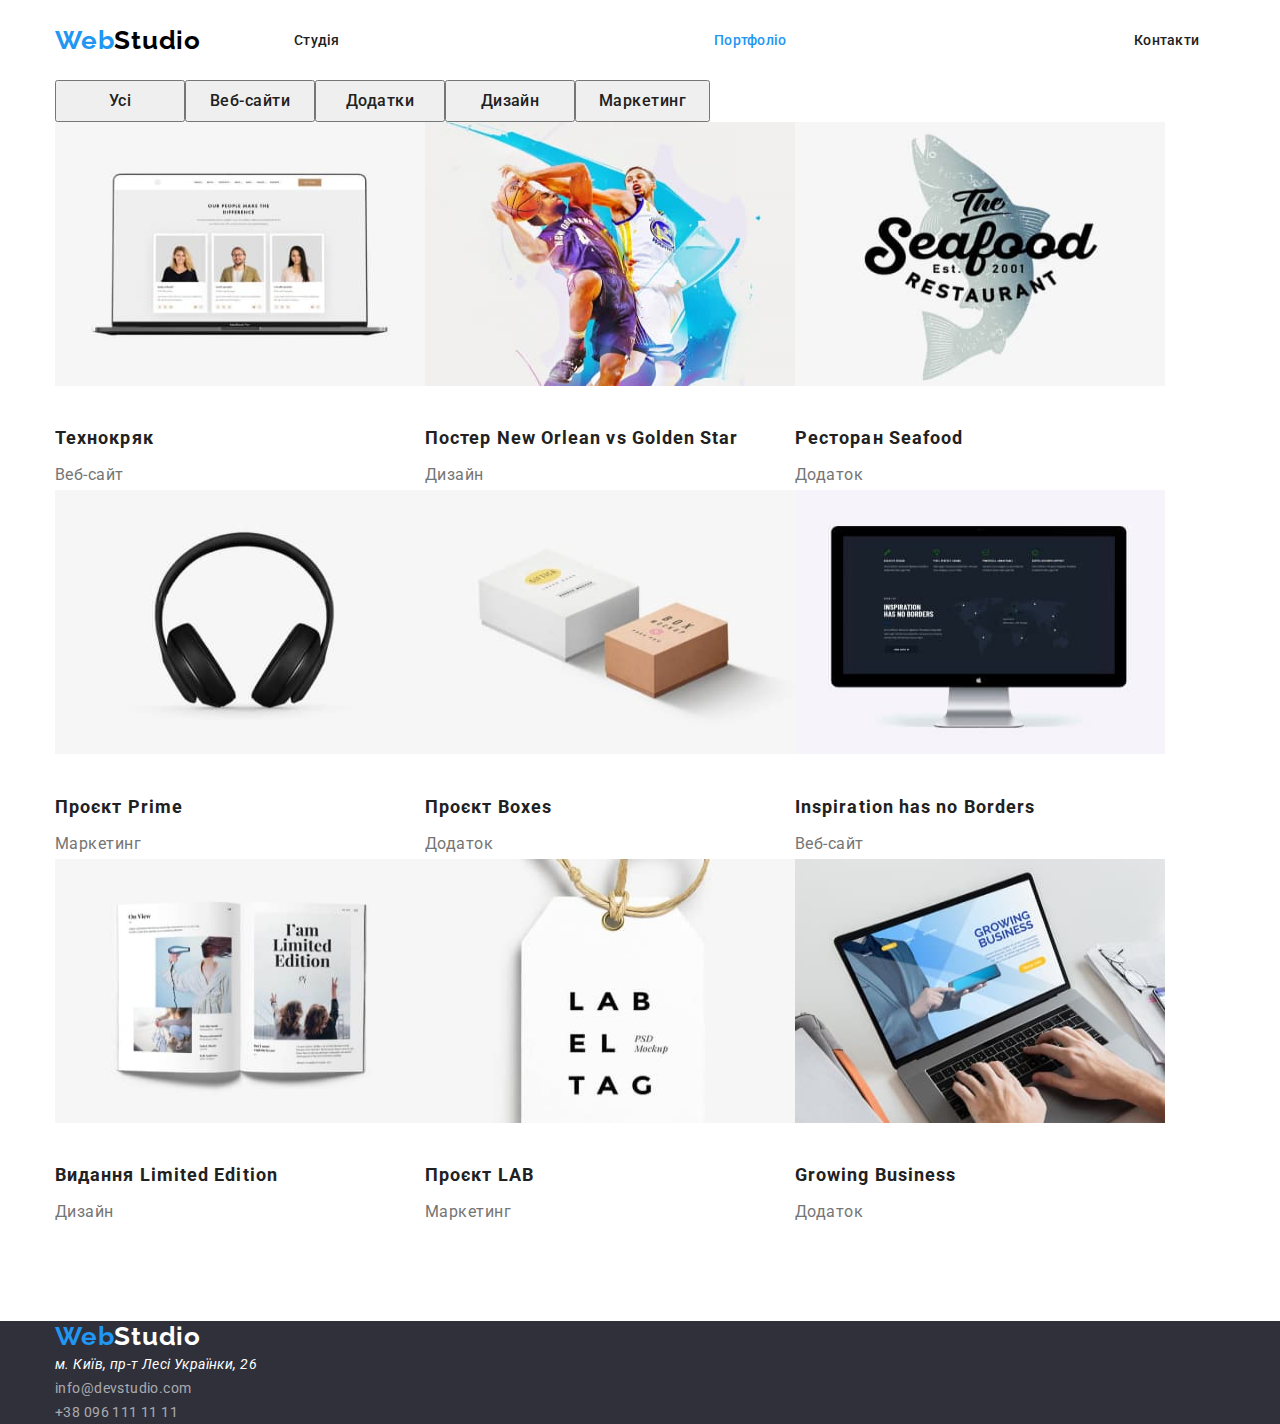
==== commit 07d1ceb8: "ушел" ====
--- a/portfolio.html
+++ b/portfolio.html
@@ -11,114 +11,120 @@
     <link
         href="https://fonts.googleapis.com/css2?family=Raleway:wght@700&family=Roboto:wght@400;500;700;900&display=swap"
         rel="stylesheet">
-        <link rel="stylesheet" href="https://cdnjs.cloudflare.com/ajax/libs/modern-normalize/1.1.0/modern-normalize.min.css">
-        <link rel="stylesheet" href="./css/styles.css" />
+    <link rel="stylesheet"
+        href="https://cdnjs.cloudflare.com/ajax/libs/modern-normalize/1.1.0/modern-normalize.min.css">
+    <link rel="stylesheet" href="./css/styles.css" />
 </head>
 
 <body>
     <!-- Шапка та навігація -->
     <header class="header">
         <div class="container header-container">
-        <nav class="header-nav">
-            <a class="header-logo link" href="index.html">
-                Web<span class="header-studio link">Studio</span>
-            </a>
-            <ul class="site-nav list">
-                <li class="item"><a class="header-list-link header-link link list-aktive-link "
-                        href="./">Студія</a></li>
-                <li class="item"><a class="header-list-link header-link link list-aktive-link kurent"
-                        href="./portfolio.html">Портфоліо</a></li>
-                <li class="item"><a class="header-list-link header-link link list-aktive-link"
-                        href="#contakts">Контакти</a></li>
+            <nav class="header-nav">
+                <a class="header-logo link" href="index.html">
+                    Web<span class="header-studio link">Studio</span>
+                </a>
+                <ul class="site-nav list">
+                    <li class="item"><a class="header-list-link header-link link list-aktive-link " href="./">Студія</a>
+                    </li>
+                    <li class="item"><a class="header-list-link header-link link list-aktive-link kurent"
+                            href="./portfolio.html">Портфоліо</a></li>
+                    <li class="item"><a class="header-list-link header-link link list-aktive-link"
+                            href="#contakts">Контакти</a></li>
+                </ul>
+            </nav>
+            <ul class="header-contakt list">
+                <li class="item"> <a class="header-mail-link header-list-link item header-link link list-aktive-link"
+                        href="mail:info@devstudio.com">info@devstudio.com</a></li>
+                <li class="item"> <a class="header-tel-link header-list-link item  header-link link list-aktive-link"
+                        href="tel:+380961111111">+38 096 111 11
+                        11</a></li>
             </ul>
-        </nav>
-        <ul class="header-contakt list">
-            <li class="item"> <a class="header-mail-link header-list-link item header-link link list-aktive-link"
-                    href="mail:info@devstudio.com">info@devstudio.com</a></li>
-            <li class="item"> <a class="header-tel-link header-list-link item  header-link link list-aktive-link" href="tel:+380961111111">+38 096 111 11
-                    11</a></li>
-        </ul>
-    </div>
+        </div>
     </header>
     <main>
         <section>
             <div class="container">
-            <h1 class="visually-hidden">Портфоліо</h1>
-            <ul class="list-button list">
-                <li> <button class="button-portfolio carts-button button" type="button">Усі</button> </li>
-                <li> <button class="button-portfolio carts-button button" type="button">Веб-сайти</button> </li>
-                <li> <button class="button-portfolio carts-button button" type="button">Додатки</button> </li>
-                <li> <button class="button-portfolio carts-button button" type="button">Дизайн</button> </li>
-                <li> <button class="button-portfolio carts-button button" type="button"> Маркетинг</button></li>
+                <h1 class="visually-hidden">Портфоліо</h1>
+                <ul class="list-button list">
+                    <li> <button class="button-portfolio carts-button button" type="button">Усі</button> </li>
+                    <li> <button class="button-portfolio carts-button button" type="button">Веб-сайти</button> </li>
+                    <li> <button class="button-portfolio carts-button button" type="button">Додатки</button> </li>
+                    <li> <button class="button-portfolio carts-button button" type="button">Дизайн</button> </li>
+                    <li> <button class="button-portfolio carts-button button" type="button"> Маркетинг</button></li>
                 </ul>
+            </div>
+            <div class="container">
                 <ul class="list portfolio-blok">
-                <li class="poster-item">
-                    <img class="poster-img" src="./images/Web-site.jpg" alt="" width="370" height="294">
-                    <h2 class="poster-text">Технокряк</h2>
-                    <p class="poster-text2">Веб-сайт</p>
-                </li>
-                <li class="poster-item">
-                    <img class="poster-img" src="./images/New-Orlean-vs-Golden-Star.jpg" alt="" width="370" height="294">
-                    <h2 class="poster-text">Постер New Orlean vs Golden Star</h2>
-                    <p class="poster-text2">Дизайн</p>
-                </li>
-                <li>
-                <li class="poster-item">
-                    <img class="poster-img" src="./images/Seafood.jpg" alt="" width="370" height="294">
-                    <h2 class="poster-text">Ресторан Seafood</h2>
-                    <p class="poster-text2">Додаток</p>
-                </li>
-                <li class="poster-item">
-                    <img class="poster-img" src="./images/Prime.jpg" alt="" width="370" height="294">
-                    <h2 class="poster-text">Проєкт Prime</h2>
-                    <p class="poster-text2">Маркетинг</p>
-                </li>
-                <li class="poster-item">
-                    <img class="poster-img" src="./images/Boxes.jpg" alt="" width="370" height="294">
-                    <h2 class="poster-text">Проєкт Boxes</h2>
-                    <p class="poster-text2">Додаток</p>
-                </li>
-                <li class="poster-item">
-                    <img class="poster-img" src="./images/Inspiration-has-no-Borders.jpg" alt="" width="370" height="294">
-                    <h2 class="poster-text">Inspiration has no Borders</h2>
-                    <p class="poster-text2">Веб-сайт</p>
-                </li>
-                <li class="poster-item">
-                    <img class="poster-img" src="./images/Limited-Edition.jpg" alt="" width="370" height="294">
-                    <h2 class="poster-text">Видання Limited Edition</h2>
-                    <p class="poster-text2">Дизайн</p>
-                </li>
-                <li class="poster-item">
-                    <img class="poster-img" src="./images/LAB.jpg" alt="" width="370" height="294">
-                    <h3 class="poster-text">Проєкт LAB</h3>
-                    <p class="poster-text2">Маркетинг</p>
-                </li>
-                <li class="poster-item">
-                    <img class="poster-img" src="./images/Growing-Business.jpg" alt="" width="370" height="294">
-                    <h2 class="poster-text">Growing Business</h2>
-                    <p class="poster-text2">Додаток</p>
-                </li>
-            </ul>
-        </div>
+                    <li class="poster-item">
+                        <img class="poster-img" src="./images/Web-site.jpg" alt="" width="370" height="294">
+                        <h2 class="poster-text">Технокряк</h2>
+                        <p class="poster-text2">Веб-сайт</p>
+                    </li>
+                    <li class="poster-item">
+                        <img class="poster-img" src="./images/New-Orlean-vs-Golden-Star.jpg" alt="" width="370"
+                            height="294">
+                        <h2 class="poster-text">Постер New Orlean vs Golden Star</h2>
+                        <p class="poster-text2">Дизайн</p>
+                    </li>
+                    <li class="item">
+                        <img class="poster-img" src="./images/Seafood.jpg" alt="" width="370" height="294">
+                        <h2 class="poster-text">Ресторан Seafood</h2>
+                        <p class="poster-text2">Додаток</p>
+                    </li>
+                    <li class="item">
+                        <img class="poster-img" src="./images/Prime.jpg" alt="" width="370" height="294">
+                        <h2 class="poster-text">Проєкт Prime</h2>
+                        <p class="poster-text2">Маркетинг</p>
+                    </li>
+                    <li class="item">
+                        <img class="poster-img" src="./images/Boxes.jpg" alt="" width="370" height="294">
+                        <h2 class="poster-text">Проєкт Boxes</h2>
+                        <p class="poster-text2">Додаток</p>
+                    </li>
+                    <li class="item">
+                        <img class="poster-img" src="./images/Inspiration-has-no-Borders.jpg" alt="" width="370"
+                            height="294">
+                        <h2 class="poster-text">Inspiration has no Borders</h2>
+                        <p class="poster-text2">Веб-сайт</p>
+                    </li>
+                    <li class="item">
+                        <img class="poster-img" src="./images/Limited-Edition.jpg" alt="" width="370" height="294">
+                        <h2 class="poster-text">Видання Limited Edition</h2>
+                        <p class="poster-text2">Дизайн</p>
+                    </li>
+                    <li class="item">
+                        <img class="poster-img" src="./images/LAB.jpg" alt="" width="370" height="294">
+                        <h3 class="poster-text">Проєкт LAB</h3>
+                        <p class="poster-text2">Маркетинг</p>
+                    </li>
+                    <li class="item">
+                        <img class="poster-img" src="./images/Growing-Business.jpg" alt="" width="370" height="294">
+                        <h2 class="poster-text">Growing Business</h2>
+                        <p class="poster-text2">Додаток</p>
+                    </li>
+                </ul>
+            </div>
         </section>
     </main>
     <footer class="footer">
         <div class="container">
-        <a class="footer-logo link" href="index.html">
-            Web<span class="footer-logo-studio">Studio</span>
-        </a>
-        <address id="contakts" class="footer-adres">
-            <ul class="footer-ul list">
-                <li><a class="footer-list-item list-aktive-link link" href="https://goo.gl/maps/NmpcZfHMNgNycroPA">м.
-                        Київ,
-                        пр-т Лесі Українки, 26</a></li>
+            <a class="footer-logo link" href="index.html">
+                Web<span class="footer-logo-studio">Studio</span>
+            </a>
+            <address id="contakts" class="footer-adres">
+                <ul class="footer-ul list">
+                    <li><a class="footer-list-item list-aktive-link link"
+                            href="https://goo.gl/maps/NmpcZfHMNgNycroPA">м.
+                            Київ,
+                            пр-т Лесі Українки, 26</a></li>
                     <li><a class="footer-item list-aktive-link link"
                             href="mail:info@devstudio.com">info@devstudio.com</a>
                     </li>
                     <li><a class="footer-item list-aktive-link link" href="tel:+380961111111">+38 096 111 11 11</a></li>
-            </ul>
-        </address>
-    </div>
+                </ul>
+            </address>
+        </div>
     </footer>
 </body>
 
--- a/css/styles.css
+++ b/css/styles.css
@@ -154,6 +154,18 @@
 }
 
 /* УВАГА ДО ДЕТАЛЕЙ */
+.about-list{
+display: flex;
+flex-wrap: wrap;
+/* margin-left: 93px */
+}
+/* .about-list> .item + .item {
+  margin-right: 50px;
+} */
+.about-list .item {
+width: 270px;
+background-color: tomato;
+}
 
 .about-list-text {
 margin-bottom: 10px;
@@ -260,6 +272,12 @@
 }
 /* Поттфолио */
 .portfolio-blok{
+  display: flex;
+  flex-wrap: wrap;
+}
+.item{
+width: 370px;
+border-color: tomato;
 }
 .visually-hidden {
     position: absolute;
@@ -279,7 +297,6 @@
   }
 .button-portfolio {
   display: inline-block;
- 
   font-family: "Roboto";
   font-style: normal;
   min-width: 130px;
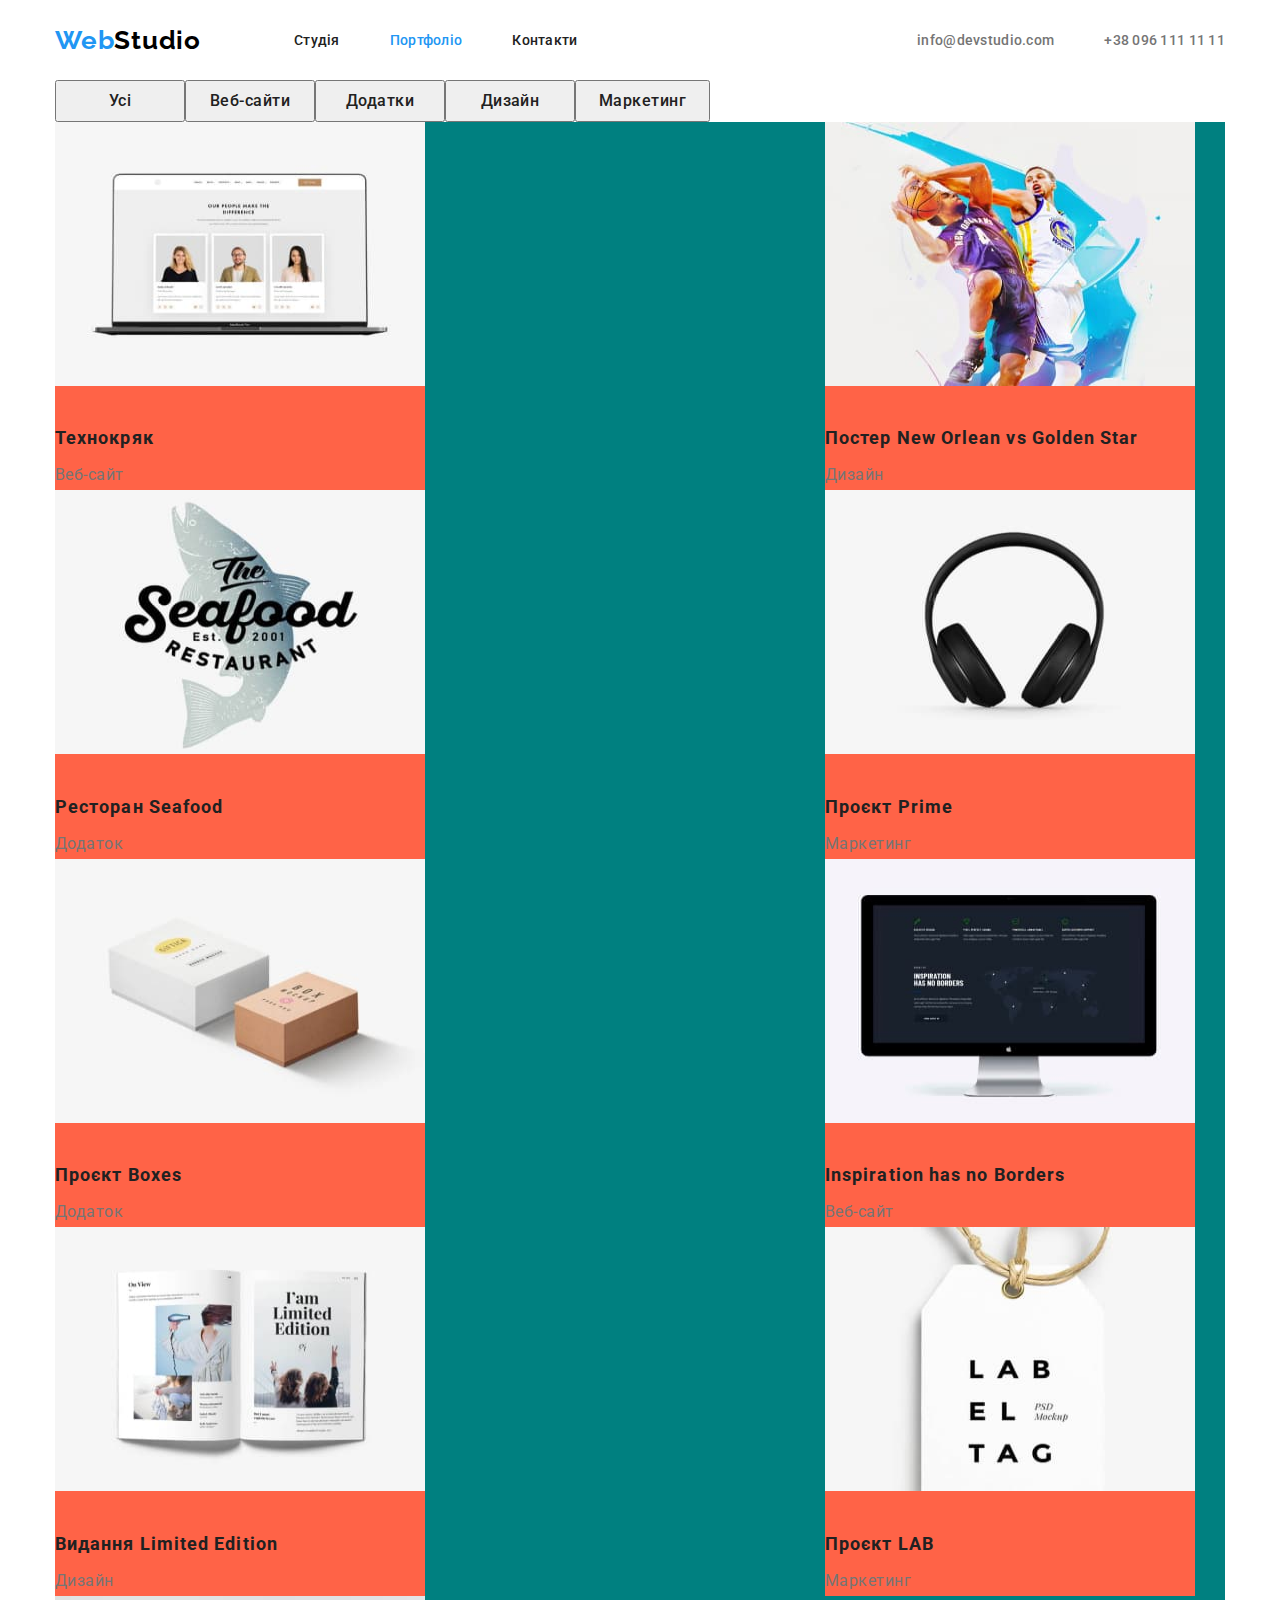
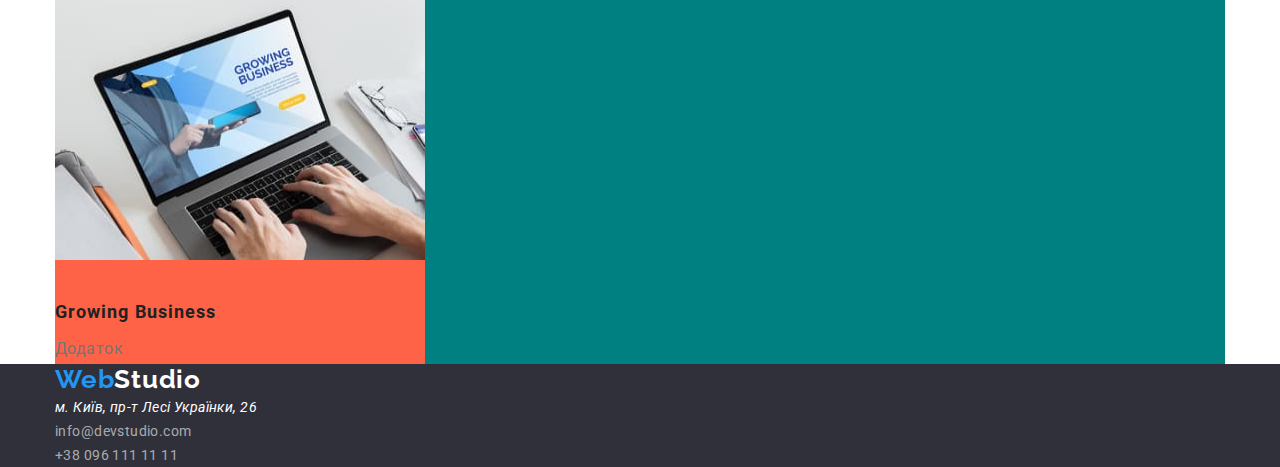
==== commit 530d3669: "f" ====
--- a/portfolio.html
+++ b/portfolio.html
@@ -56,49 +56,49 @@
             </div>
             <div class="container">
                 <ul class="list portfolio-blok">
-                    <li class="poster-item">
+                    <li class="portholio-item">
                         <img class="poster-img" src="./images/Web-site.jpg" alt="" width="370" height="294">
                         <h2 class="poster-text">Технокряк</h2>
                         <p class="poster-text2">Веб-сайт</p>
                     </li>
-                    <li class="poster-item">
+                    <li class="portholio-item">
                         <img class="poster-img" src="./images/New-Orlean-vs-Golden-Star.jpg" alt="" width="370"
                             height="294">
                         <h2 class="poster-text">Постер New Orlean vs Golden Star</h2>
                         <p class="poster-text2">Дизайн</p>
                     </li>
-                    <li class="item">
+                    <li class="portholio-item">
                         <img class="poster-img" src="./images/Seafood.jpg" alt="" width="370" height="294">
                         <h2 class="poster-text">Ресторан Seafood</h2>
                         <p class="poster-text2">Додаток</p>
                     </li>
-                    <li class="item">
+                    <li class="portholio-item">
                         <img class="poster-img" src="./images/Prime.jpg" alt="" width="370" height="294">
                         <h2 class="poster-text">Проєкт Prime</h2>
                         <p class="poster-text2">Маркетинг</p>
                     </li>
-                    <li class="item">
+                    <li class="portholio-item">
                         <img class="poster-img" src="./images/Boxes.jpg" alt="" width="370" height="294">
                         <h2 class="poster-text">Проєкт Boxes</h2>
                         <p class="poster-text2">Додаток</p>
                     </li>
-                    <li class="item">
+                    <li class="portholio-item">
                         <img class="poster-img" src="./images/Inspiration-has-no-Borders.jpg" alt="" width="370"
                             height="294">
                         <h2 class="poster-text">Inspiration has no Borders</h2>
                         <p class="poster-text2">Веб-сайт</p>
                     </li>
-                    <li class="item">
+                    <li class="portholio-item">
                         <img class="poster-img" src="./images/Limited-Edition.jpg" alt="" width="370" height="294">
                         <h2 class="poster-text">Видання Limited Edition</h2>
                         <p class="poster-text2">Дизайн</p>
                     </li>
-                    <li class="item">
+                    <li class="portholio-item">
                         <img class="poster-img" src="./images/LAB.jpg" alt="" width="370" height="294">
                         <h3 class="poster-text">Проєкт LAB</h3>
                         <p class="poster-text2">Маркетинг</p>
                     </li>
-                    <li class="item">
+                    <li class="portholio-item">
                         <img class="poster-img" src="./images/Growing-Business.jpg" alt="" width="370" height="294">
                         <h2 class="poster-text">Growing Business</h2>
                         <p class="poster-text2">Додаток</p>
--- a/css/styles.css
+++ b/css/styles.css
@@ -23,12 +23,11 @@
   margin: 0;
 }
 .container{
+  padding-left: 15px;
+  padding-right: 15px;
+  width: 1200px;
   margin-left: auto;
   margin-right: auto;
-  padding-left: 15px;
-  padding-right: 15px;
-  width: 1200px; 
-  
 }
 h1, h2, h3, p {
   margin-top: 0;
@@ -274,11 +273,19 @@
 .portfolio-blok{
   display: flex;
   flex-wrap: wrap;
-}
-.item{
-width: 370px;
-border-color: tomato;
-}
+
+  justify-content: space-between;
+  background-color: teal;
+}
+.portholio-item {
+  width: 370px;
+  background-color: tomato;
+  margin-right: 30px;
+}
+/* .flex-element:nth-child(3n) {
+  margin-right: 0;
+} */
+
 .visually-hidden {
     position: absolute;
     white-space: nowrap;
@@ -294,6 +301,7 @@
   .list-button{
     display: flex;
     
+    
   }
 .button-portfolio {
   display: inline-block;
@@ -349,6 +357,6 @@
   letter-spacing: 0.03em;
   color: var(--o-nas-color);
 }
-.portfolio-blok{
-  margin-bottom: 94px;
-}
+/* .portfolio-blok{
+  margin-bottom: 94px; */
+/* } */
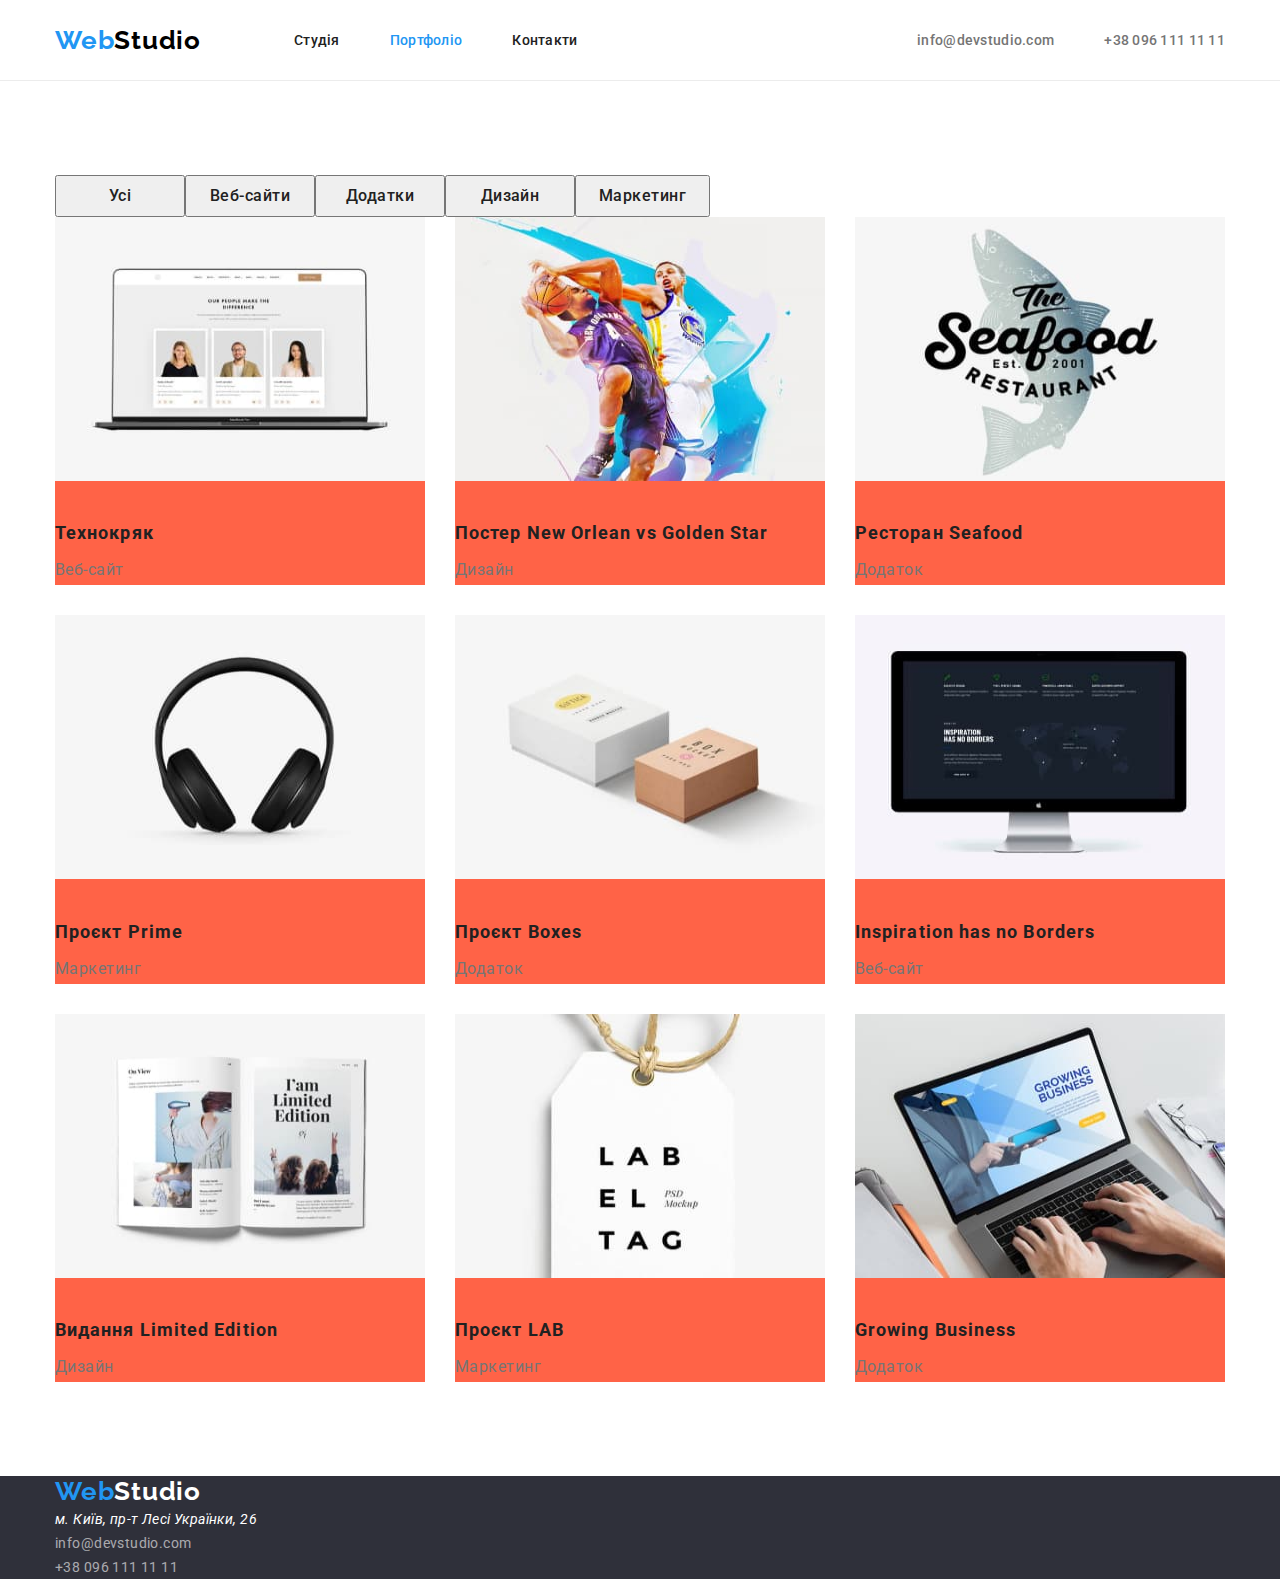
==== commit 487c9477: "домой" ====
--- a/portfolio.html
+++ b/portfolio.html
@@ -43,7 +43,7 @@
         </div>
     </header>
     <main>
-        <section>
+        <section class="section">
             <div class="container">
                 <h1 class="visually-hidden">Портфоліо</h1>
                 <ul class="list-button list">
@@ -53,8 +53,6 @@
                     <li> <button class="button-portfolio carts-button button" type="button">Дизайн</button> </li>
                     <li> <button class="button-portfolio carts-button button" type="button"> Маркетинг</button></li>
                 </ul>
-            </div>
-            <div class="container">
                 <ul class="list portfolio-blok">
                     <li class="portholio-item">
                         <img class="poster-img" src="./images/Web-site.jpg" alt="" width="370" height="294">
--- a/css/styles.css
+++ b/css/styles.css
@@ -33,6 +33,9 @@
   margin-top: 0;
   margin-bottom: 0;
 }
+.header {
+  border-bottom: 1px solid #ECECEC;
+}
   .header-nav{
 display: flex;
 align-items:center ;
@@ -122,14 +125,15 @@
   padding-top: 200px;
   padding-bottom: 200px;
   height: 600px;
+
+background: var(--bg-screan-footer-color);
+}
+.hero-title {
+  width: 694px;
   margin: 0 auto;
-background: var(--bg-screan-footer-color);
-}
-.hero-title {
   margin-bottom: 30px;
-  padding-left: 280px;
-  padding-right: 280px;
-
+  /* padding-left: 280px;
+  padding-right: 280px; */
   font-weight: 900;
   font-size: 44px;
   line-height: calc(60 / 44);
@@ -274,13 +278,19 @@
   display: flex;
   flex-wrap: wrap;
 
-  justify-content: space-between;
-  background-color: teal;
+  /* justify-content: space-between;(3n)
+  background-color: teal; */
 }
 .portholio-item {
-  width: 370px;
+  width: calc((100% - 60px)/3);
   background-color: tomato;
   margin-right: 30px;
+}
+.portholio-item:nth-child(n+4) {
+  margin-top: 30px;
+}
+.portholio-item:nth-child(3n){
+   margin-right: 0;
 }
 /* .flex-element:nth-child(3n) {
   margin-right: 0;
@@ -360,3 +370,8 @@
 /* .portfolio-blok{
   margin-bottom: 94px; */
 /* } */
+/* test */
+.flex-container{
+  display: flex;
+  padding: 300px;
+}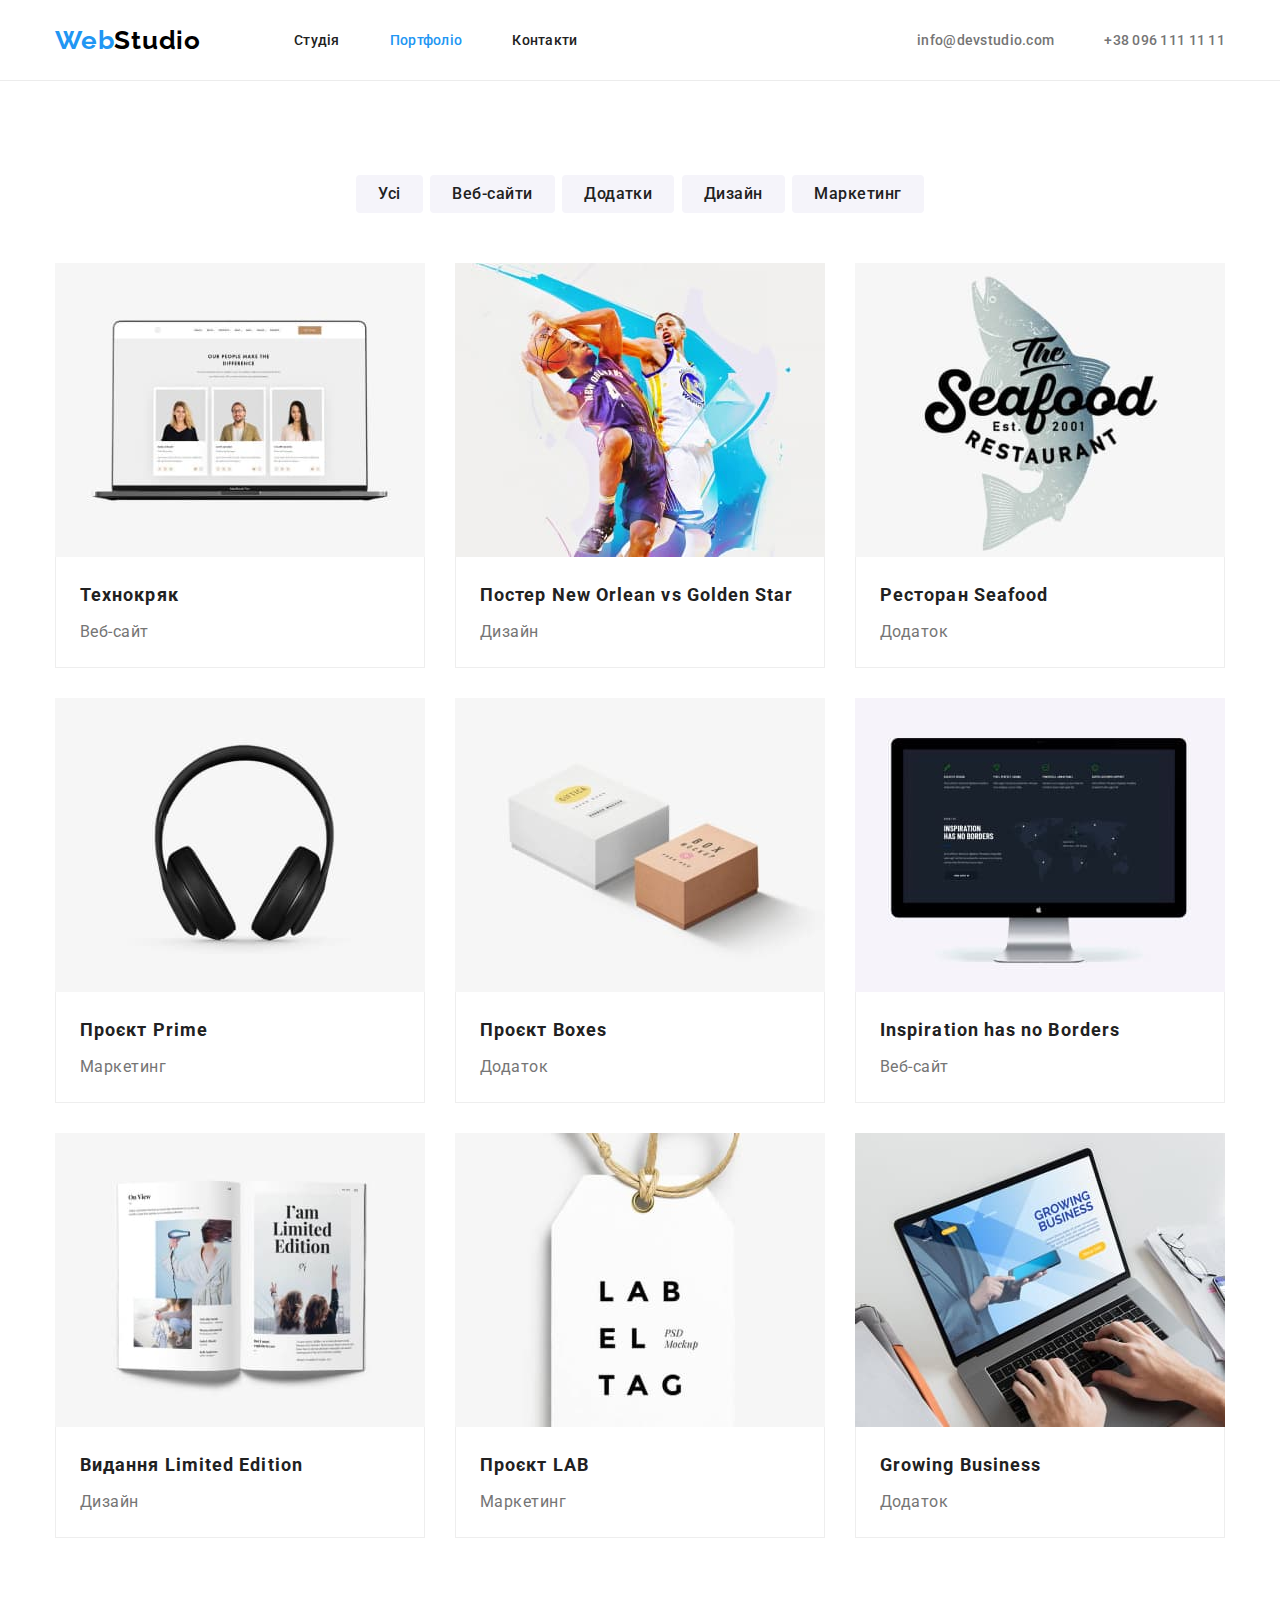
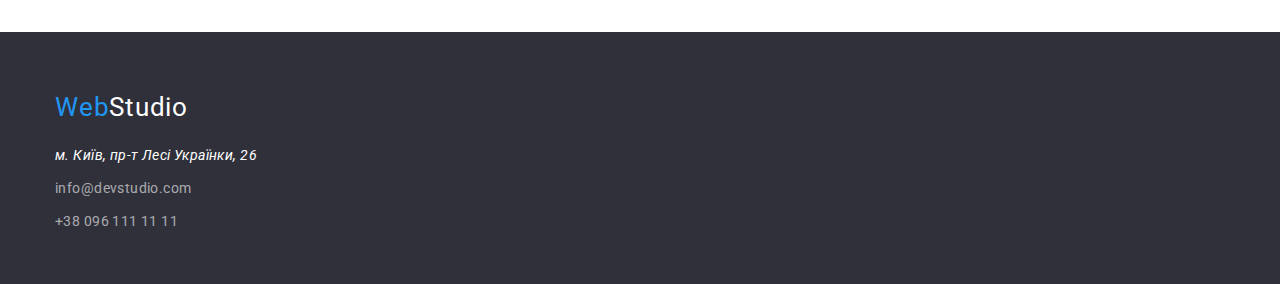
==== commit bd6307c9: "доробив" ====
--- a/portfolio.html
+++ b/portfolio.html
@@ -46,60 +46,80 @@
         <section class="section">
             <div class="container">
                 <h1 class="visually-hidden">Портфоліо</h1>
-                <ul class="list-button list">
-                    <li> <button class="button-portfolio carts-button button" type="button">Усі</button> </li>
-                    <li> <button class="button-portfolio carts-button button" type="button">Веб-сайти</button> </li>
-                    <li> <button class="button-portfolio carts-button button" type="button">Додатки</button> </li>
-                    <li> <button class="button-portfolio carts-button button" type="button">Дизайн</button> </li>
-                    <li> <button class="button-portfolio carts-button button" type="button"> Маркетинг</button></li>
+                <ul class="client-list list">
+                    <li class="item"> <button class="button-portholio button" type="button">Усі</button> </li>
+                    <li class="item"> <button class="button-portholio button" type="button">Веб-сайти</button> </li>
+                    <li class="item"> <button class="button-portholio button" type="button">Додатки</button> </li>
+                    <li class="item"> <button class="button-portholio button" type="button">Дизайн</button> </li>
+                    <li class="item"> <button class="button-portholio button" type="button"> Маркетинг</button></li>
                 </ul>
                 <ul class="list portfolio-blok">
                     <li class="portholio-item">
                         <img class="poster-img" src="./images/Web-site.jpg" alt="" width="370" height="294">
+
+                        <div class="container-cards">
                         <h2 class="poster-text">Технокряк</h2>
                         <p class="poster-text2">Веб-сайт</p>
+                        </div>
                     </li>
                     <li class="portholio-item">
+            
                         <img class="poster-img" src="./images/New-Orlean-vs-Golden-Star.jpg" alt="" width="370"
                             height="294">
+                            <div class="container-cards">
                         <h2 class="poster-text">Постер New Orlean vs Golden Star</h2>
                         <p class="poster-text2">Дизайн</p>
+                        </div>
                     </li>
                     <li class="portholio-item">
                         <img class="poster-img" src="./images/Seafood.jpg" alt="" width="370" height="294">
+                        <div class="container-cards">
                         <h2 class="poster-text">Ресторан Seafood</h2>
                         <p class="poster-text2">Додаток</p>
+                        </div>
                     </li>
                     <li class="portholio-item">
                         <img class="poster-img" src="./images/Prime.jpg" alt="" width="370" height="294">
+                        <div class="container-cards">
                         <h2 class="poster-text">Проєкт Prime</h2>
                         <p class="poster-text2">Маркетинг</p>
+                        </div>
                     </li>
                     <li class="portholio-item">
                         <img class="poster-img" src="./images/Boxes.jpg" alt="" width="370" height="294">
+                        <div class="container-cards">
                         <h2 class="poster-text">Проєкт Boxes</h2>
                         <p class="poster-text2">Додаток</p>
+                        </div>
                     </li>
                     <li class="portholio-item">
                         <img class="poster-img" src="./images/Inspiration-has-no-Borders.jpg" alt="" width="370"
                             height="294">
+                            <div class="container-cards">
                         <h2 class="poster-text">Inspiration has no Borders</h2>
                         <p class="poster-text2">Веб-сайт</p>
+                        </div>
                     </li>
                     <li class="portholio-item">
                         <img class="poster-img" src="./images/Limited-Edition.jpg" alt="" width="370" height="294">
+                        <div class="container-cards">
                         <h2 class="poster-text">Видання Limited Edition</h2>
                         <p class="poster-text2">Дизайн</p>
+                        </div>
                     </li>
                     <li class="portholio-item">
                         <img class="poster-img" src="./images/LAB.jpg" alt="" width="370" height="294">
+                        <div class="container-cards">
                         <h3 class="poster-text">Проєкт LAB</h3>
                         <p class="poster-text2">Маркетинг</p>
+                        </div>
                     </li>
                     <li class="portholio-item">
                         <img class="poster-img" src="./images/Growing-Business.jpg" alt="" width="370" height="294">
+                        <div class="container-cards">
                         <h2 class="poster-text">Growing Business</h2>
                         <p class="poster-text2">Додаток</p>
+                        </div>
                     </li>
                 </ul>
             </div>
@@ -112,14 +132,14 @@
             </a>
             <address id="contakts" class="footer-adres">
                 <ul class="footer-ul list">
-                    <li><a class="footer-list-item list-aktive-link link"
+                    <li class="item"><a class="footer-list-item list-aktive-link link"
                             href="https://goo.gl/maps/NmpcZfHMNgNycroPA">м.
                             Київ,
                             пр-т Лесі Українки, 26</a></li>
-                    <li><a class="footer-item list-aktive-link link"
+                    <li class="item"><a class="footer-item list-aktive-link link"
                             href="mail:info@devstudio.com">info@devstudio.com</a>
-                    </li>
-                    <li><a class="footer-item list-aktive-link link" href="tel:+380961111111">+38 096 111 11 11</a></li>
+                    </li >
+                    <li class="item" ><a class="footer-item list-aktive-link link" href="tel:+380961111111">+38 096 111 11 11</a></li>
                 </ul>
             </address>
         </div>
--- a/css/styles.css
+++ b/css/styles.css
@@ -10,6 +10,7 @@
   --comands-color: #f5f4fa;
   --logo-studia-color: #0000;
   --header-studio-color: #000000;
+   --border-cards-color: #EEEEEE;
   }
  body {
    font-family: 'Roboto' , sans-serif ;
@@ -18,7 +19,7 @@
   }
 /* header */
 .list {
-  list-style: none;
+  list-style-type: none;
   padding: 0;
   margin: 0;
 }
@@ -85,6 +86,11 @@
 .link {
   text-decoration: none;
 }
+img {
+    display: block;
+    max-width: 100%;
+    height: auto;
+}
 
 .section {
   padding-top: 94px;
@@ -132,8 +138,6 @@
   width: 694px;
   margin: 0 auto;
   margin-bottom: 30px;
-  /* padding-left: 280px;
-  padding-right: 280px; */
   font-weight: 900;
   font-size: 44px;
   line-height: calc(60 / 44);
@@ -142,8 +146,6 @@
   color: var(--bg-header-color);
 }
 .hero-buton {
-  /* font-family: "Roboto";
-  text-align: center; */
   padding: 10px 32px;
   font-weight: 700;
   font-size: 16px;
@@ -158,21 +160,13 @@
 
 /* УВАГА ДО ДЕТАЛЕЙ */
 .about-list{
-display: flex;
-flex-wrap: wrap;
-/* margin-left: 93px */
-}
-/* .about-list> .item + .item {
-  margin-right: 50px;
-} */
-.about-list .item {
-width: 270px;
-background-color: tomato;
+display: flex;}
+.about-list .item:not(:last-child) {
+margin-right: 30px;
 }
 
 .about-list-text {
-margin-bottom: 10px;
-  margin-top: 0px;
+  margin-bottom: 10px;
   font-weight: 700;
   font-size: 14px;
   line-height: calc(16 / 14);
@@ -182,7 +176,6 @@
 }
 .about-list-text2 {
   margin-top: 0px;
-  /* margin-bottom: 118px; */
   font-weight: 400;
   font-size: 14px;
   line-height: calc(24 / 14);
@@ -198,15 +191,18 @@
   letter-spacing: 0.03em;
   color: var(--title-text-color);
 }
+.img {
+margin-right: 30px;
+box-sizing: border-box;
+}
 /* Наша команда */
 .name-comands{
   background:var(--comands-color)
 }
 
 .name-comands-text {
-  margin-top: 0px;
-  margin-bottom: 0px;
-  padding-bottom: 50px;
+  margin-bottom: 50px;
+  height: 42px;
   font-weight: 700;
   font-size: 36px;
   line-height: calc(42 / 36);
@@ -214,8 +210,19 @@
   letter-spacing: 0.03em;
   color: var(--title-text-color);
 }
+.komanda-list-text{
+  display: flex;
+}
+.name-comands-list {
+  display: flex;
+  justify-content: space-around;
+  flex-direction: row;
+}
 .komanda-list-img{
   padding-bottom: 30px;
+}
+.container-commands-cart{
+padding: 30px 10px;
 }
 .name-programist {
   margin-bottom: 10px;
@@ -227,7 +234,6 @@
   color: var(--title-text-color);
 }
 .name-profesion {
-  font-weight: 400;
   font-size: 16px;
   line-height: calc(19 / 16);
   text-align: center;
@@ -235,9 +241,9 @@
   color: var(--o-nas-color);
 }
 .name-comands-img{
-padding-bottom: 30px;
 }
 .name-comands-programist {
+  width: 270px;
   background: var(--bg-header-color);
   box-shadow: 0px 1px 3px rgba(0, 0, 0, 0.12), 0px 1px 1px rgba(0, 0, 0, 0.14),
     0px 2px 1px rgba(0, 0, 0, 0.2);
@@ -245,18 +251,32 @@
 }
 /* footer */
 .footer {
+  height: 252px;
+  padding-top: 60px;
+  padding-bottom: 60px;
   background: var(--bg-screan-footer-color);
 }
 .footer-logo {
-  font-family: "Raleway", sans-serif;
-  font-weight: 700;
+  
   font-size: 26px;
   line-height: calc(31 / 26);
   letter-spacing: 0.03em;
   color: var(--accent-color);
+
 }
 .footer-logo-studio {
   color: var(--bg-header-color);
+}
+.footer-ul{
+  list-style-type: none;
+  padding: 0;
+  margin: 0;
+}
+.footer-ul .item + .item {
+  margin-top: 9px;
+}
+.footer-adres {
+  margin-top: 20px;
 }
 .footer-list-item {
   font-weight: 400;
@@ -273,17 +293,14 @@
   letter-spacing: 0.03em;
   color: rgba(255, 255, 255, 0.6);
 }
+
 /* Поттфолио */
 .portfolio-blok{
   display: flex;
   flex-wrap: wrap;
-
-  /* justify-content: space-between;(3n)
-  background-color: teal; */
 }
 .portholio-item {
   width: calc((100% - 60px)/3);
-  background-color: tomato;
   margin-right: 30px;
 }
 .portholio-item:nth-child(n+4) {
@@ -292,9 +309,7 @@
 .portholio-item:nth-child(3n){
    margin-right: 0;
 }
-/* .flex-element:nth-child(3n) {
-  margin-right: 0;
-} */
+
 
 .visually-hidden {
     position: absolute;
@@ -308,33 +323,46 @@
     clip-path: inset(50%);
     margin: -1px;
   }
-  .list-button{
-    display: flex;
+  .client-list{
+  display: flex;
+  justify-content: space-around;
+  width: 575px;
+  margin-bottom: 50px;
+  margin-left: auto;
+  margin-right: auto;
     
+
+    }
+    .button-portholio{
+padding: 6px 22px;
+border-radius: 4px;
+border: none;
+    }
+ 
+.button-portholio:hover,
+.button-portholio:focus {
+    background-color: var(--focus-color);
+    color: var(--bg-header-color);
+    box-shadow: 0px 3px 1px rgba(0, 0, 0, 0.1), 0px 1px 2px rgba(0, 0, 0, 0.08), 0px 2px 2px rgba(0, 0, 0, 0.12);
     
+}
+
+.button-portholio {
+    padding: 6px 22px;
+    background-color: var(--comands-color);
+    border-radius: 4px;
+    border: none;
+    font-weight: 500;
+    font-size: 16px;
+    line-height: 1.62;
+    text-align: center;
+    letter-spacing: 0.03em;
+    color: var(--title-text-color);
+    }
+    {
+  .all 
+    padding: 6px 25px;
   }
-.button-portfolio {
-  display: inline-block;
-  font-family: "Roboto";
-  font-style: normal;
-  min-width: 130px;
-  padding: 6px 22px;
-  font-weight: 500;
-  font-size: 16px;
-  line-height: 26px;
-  text-align: center;
-  letter-spacing: 0.03em;
-  border-radius: 4px solid transparent;
-  color: var(--title-text-color);
-}
-.list-button .button-portfolio + .button-portfolio{
-  background-color: #000000;
-  margin-left: 8px;
-}
-.poster-img{
-  padding-bottom: 30px;
-
-}
 .carts-button:hover,
 .carts-button:focus {
   color: var(--bg-header-color);
@@ -351,7 +379,12 @@
     0px 2px 1px rgba(0, 0, 0, 0.2);
   border-radius: 0px 0px 4px 4px;
 }
-
+.container-cards{
+
+ padding: 20px 24px;
+ border: 1px solid var(--border-cards-color);
+  border-top: none;
+}
 .poster-text {
   margin-bottom: 4px;
   font-weight: 700;
@@ -361,16 +394,11 @@
   color: var(--title-text-color);
 }
 .poster-text2 {
-  font-weight: 400;
   font-size: 16px;
   line-height: calc(30 / 16);
   letter-spacing: 0.03em;
   color: var(--o-nas-color);
 }
-/* .portfolio-blok{
-  margin-bottom: 94px; */
-/* } */
-/* test */
 .flex-container{
   display: flex;
   padding: 300px;
